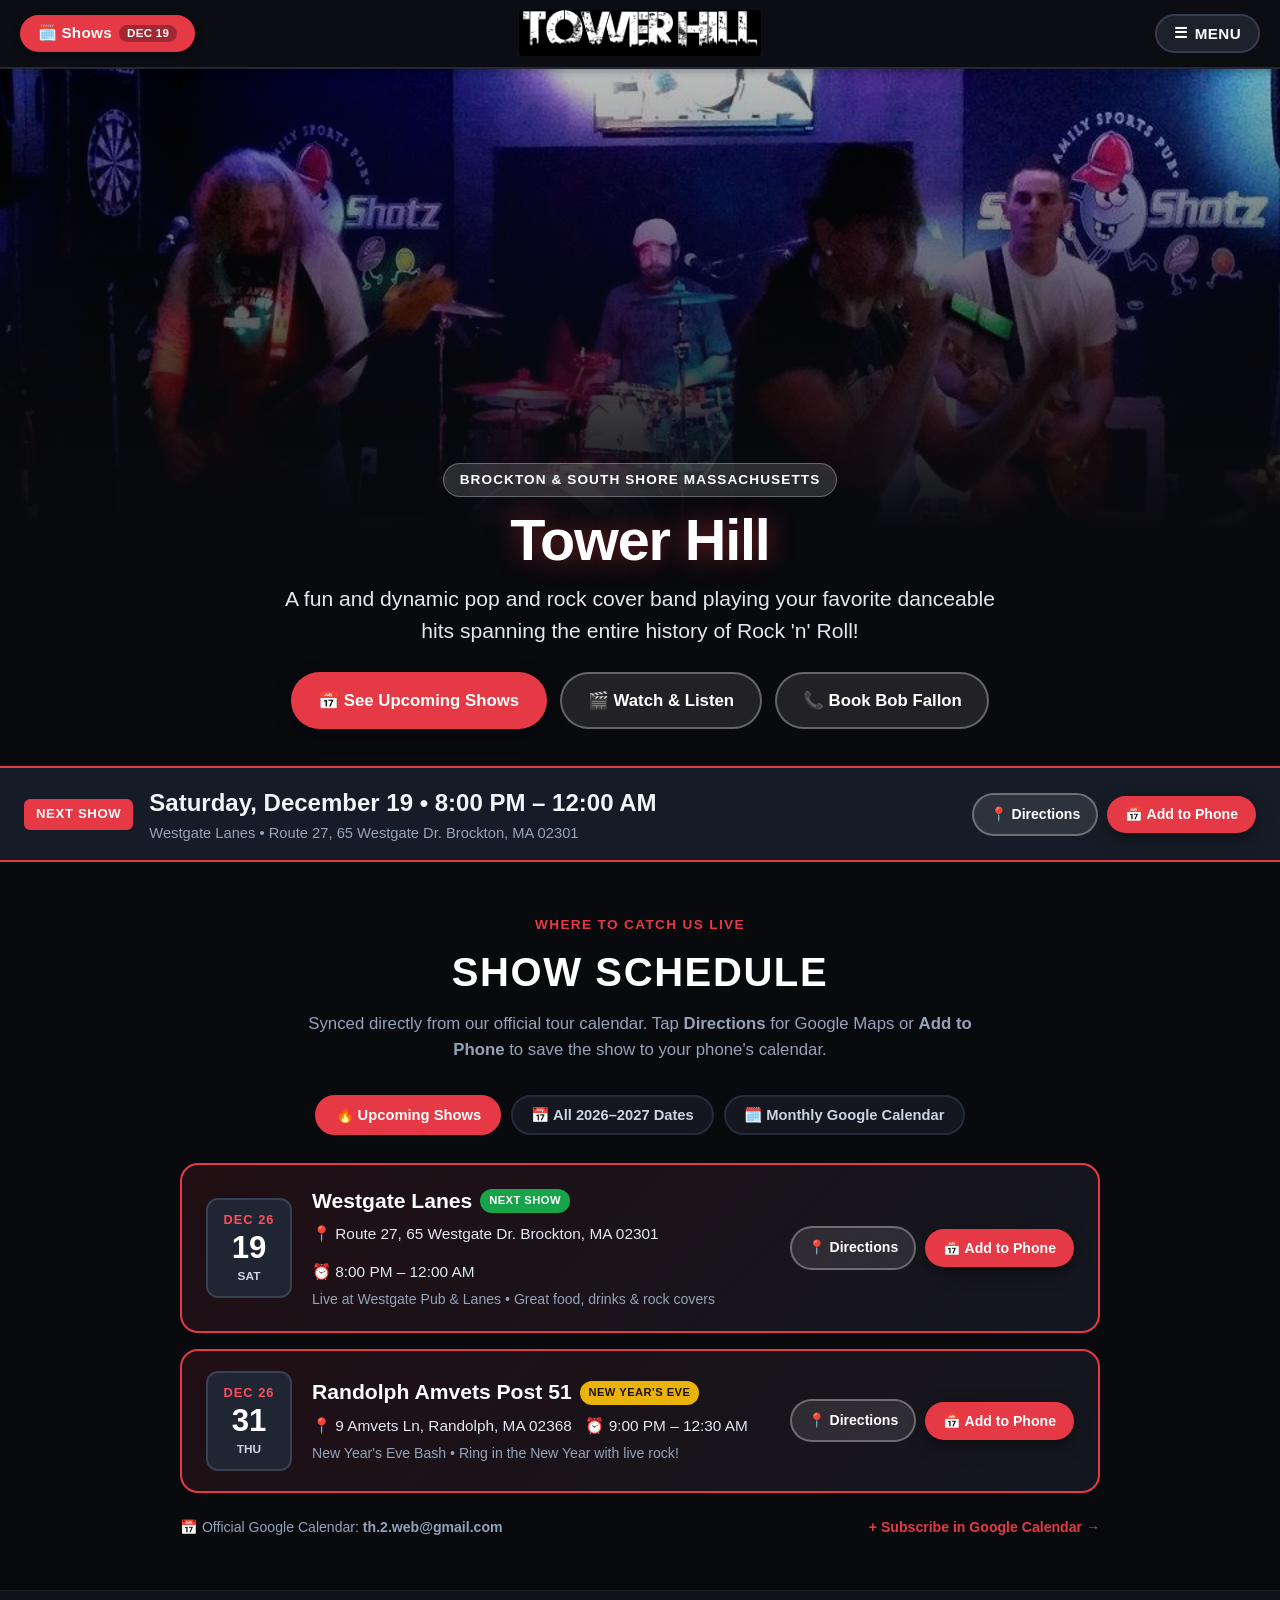
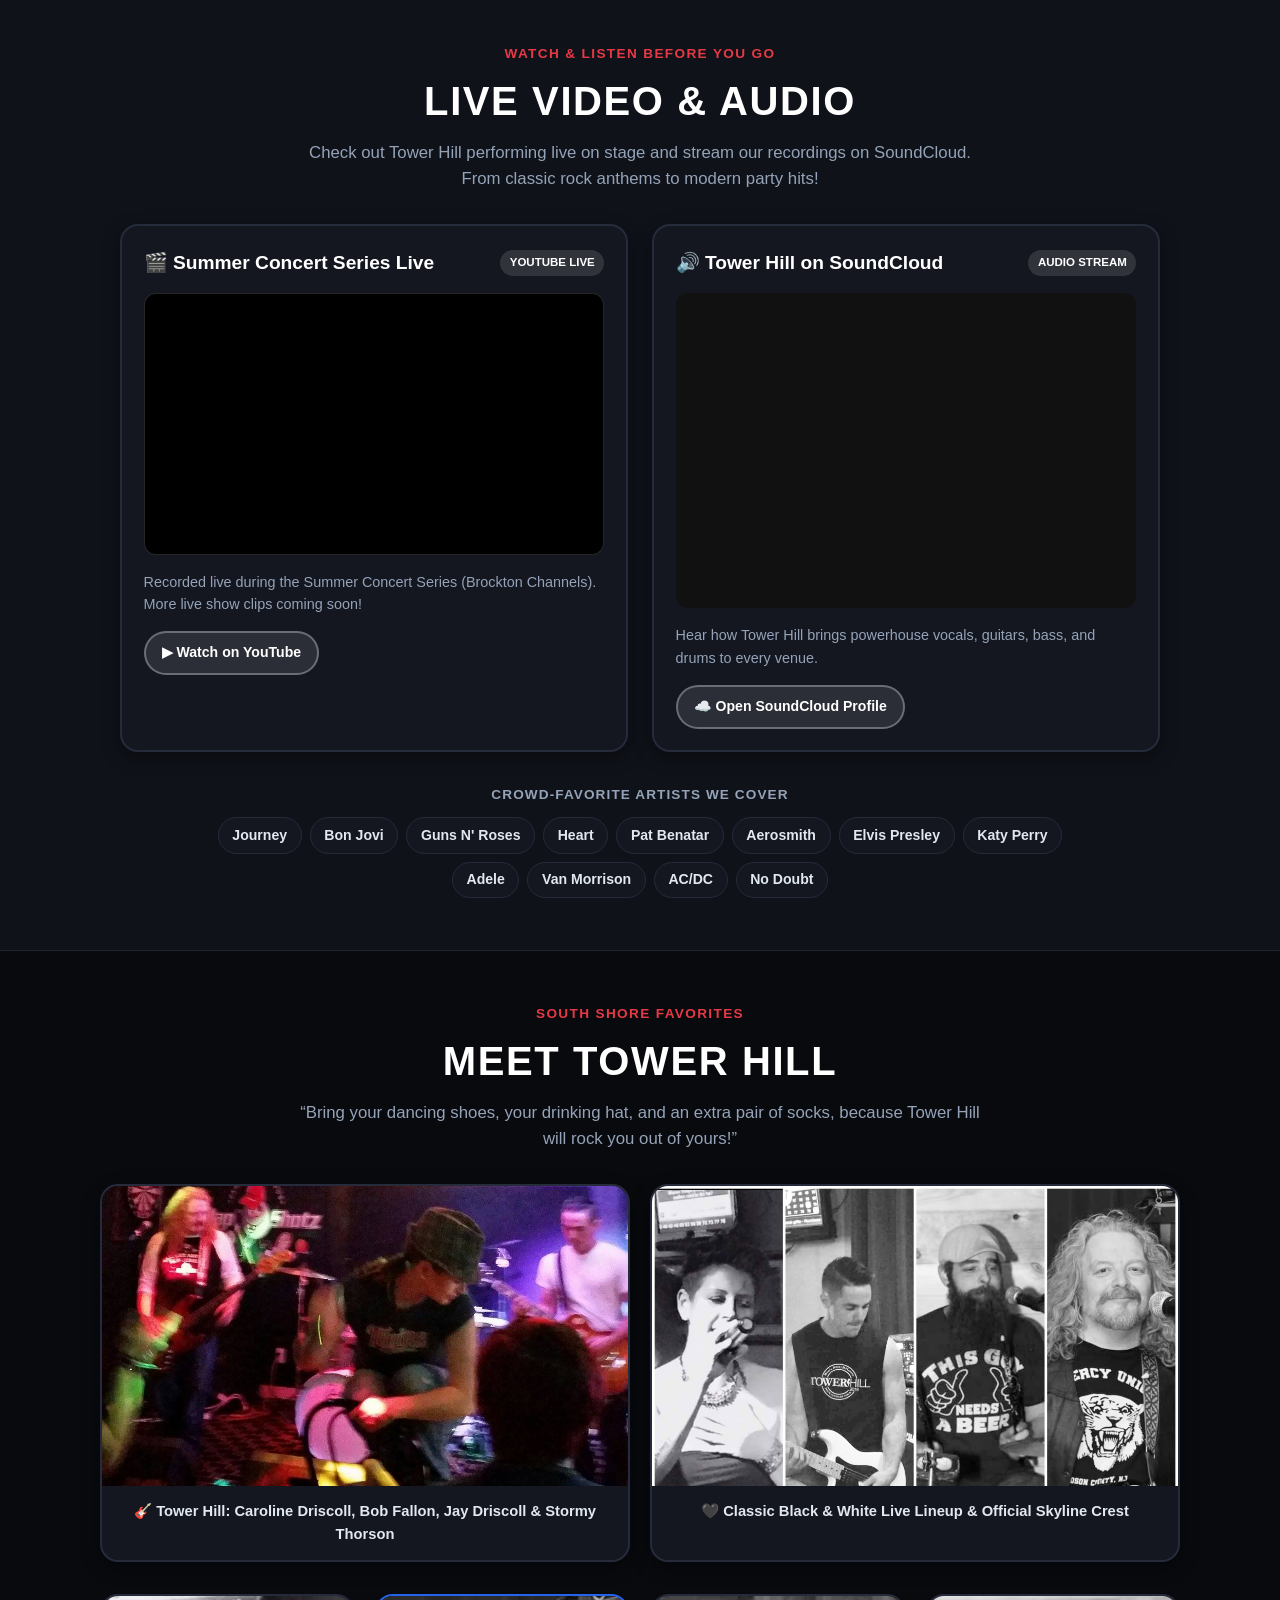
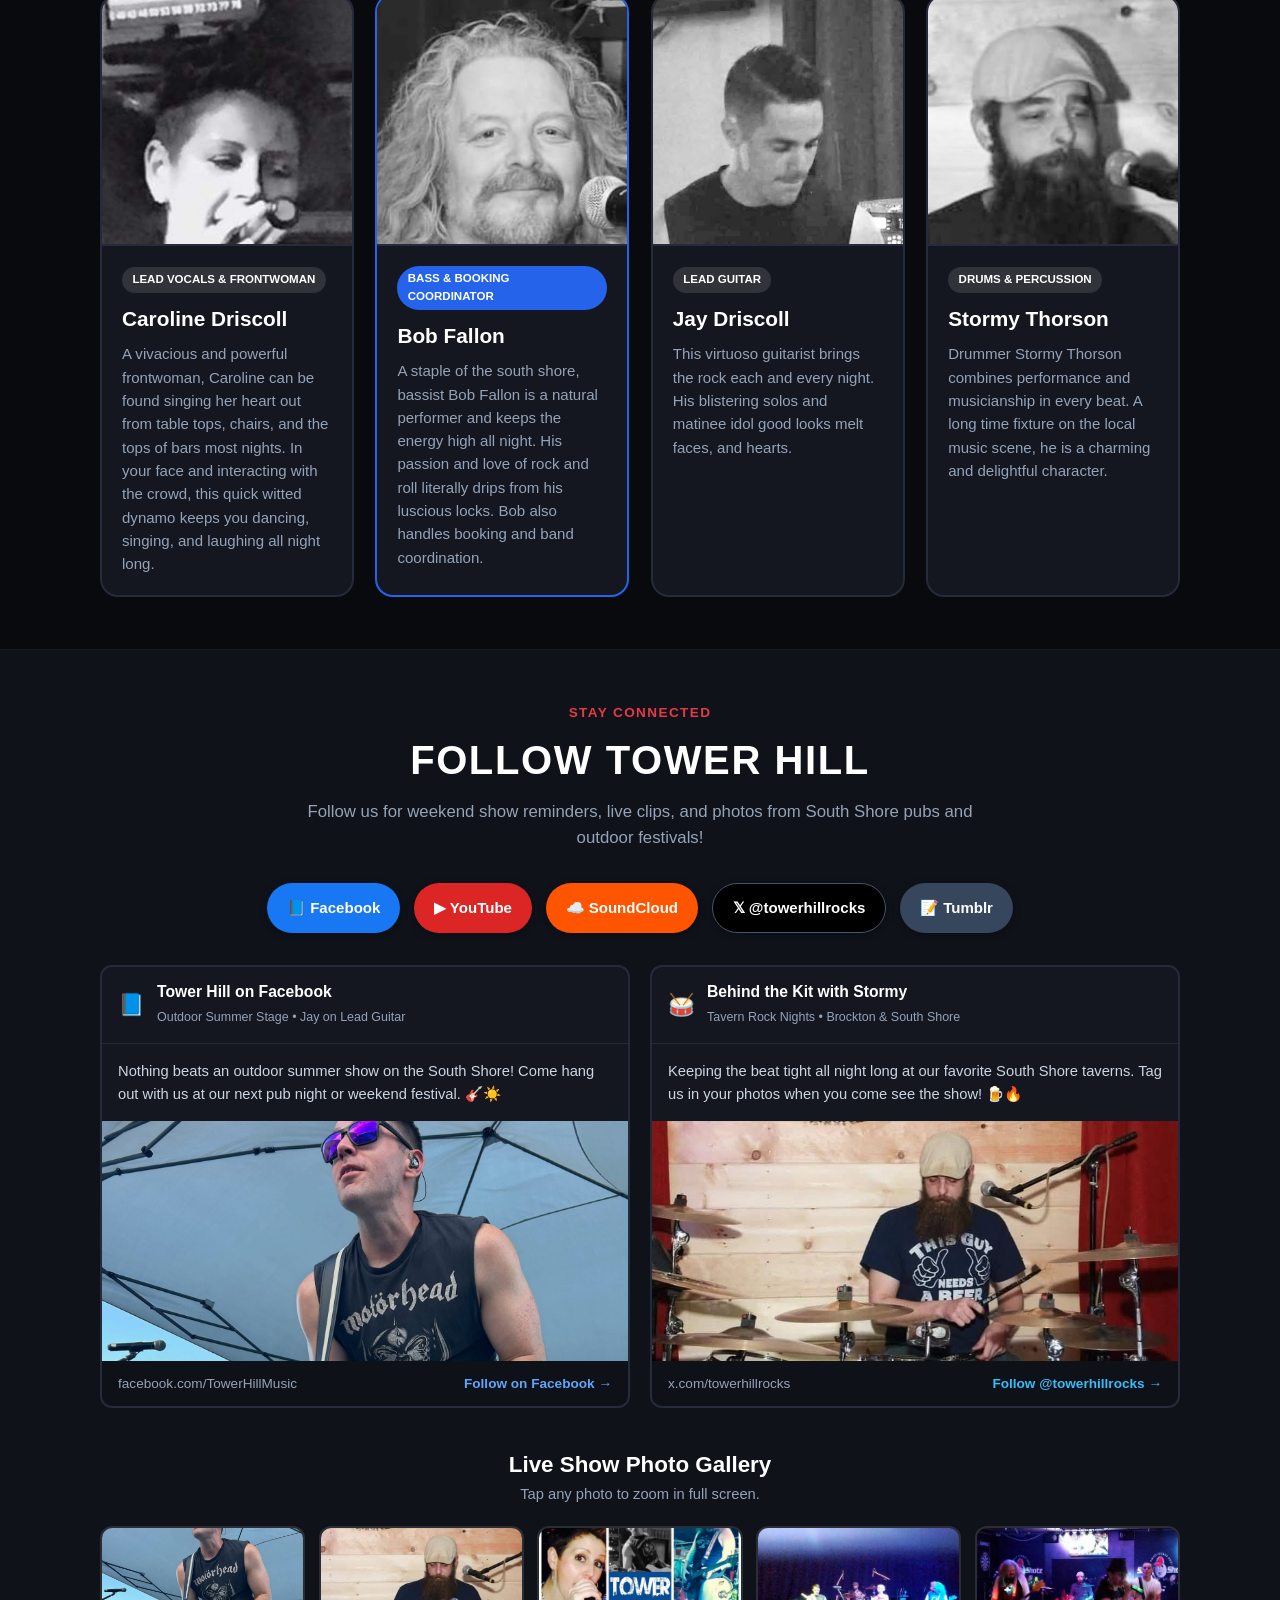
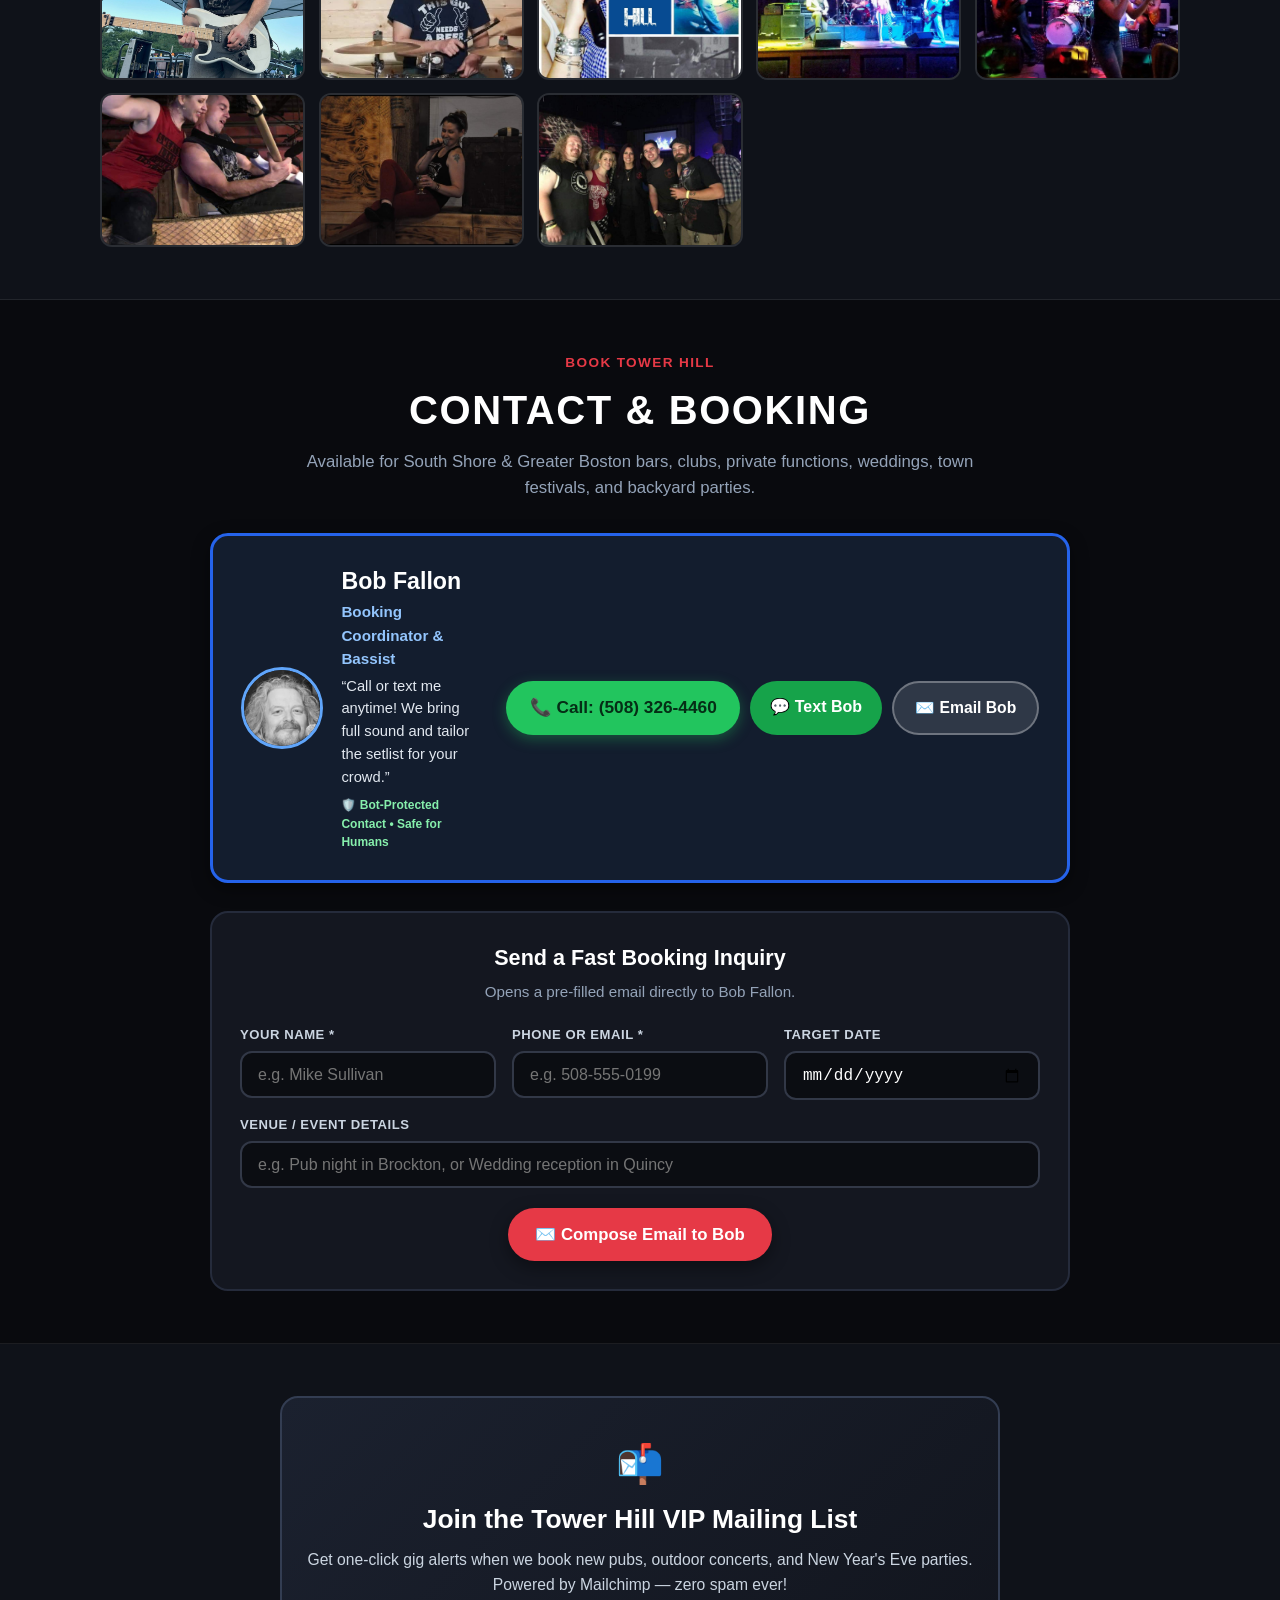
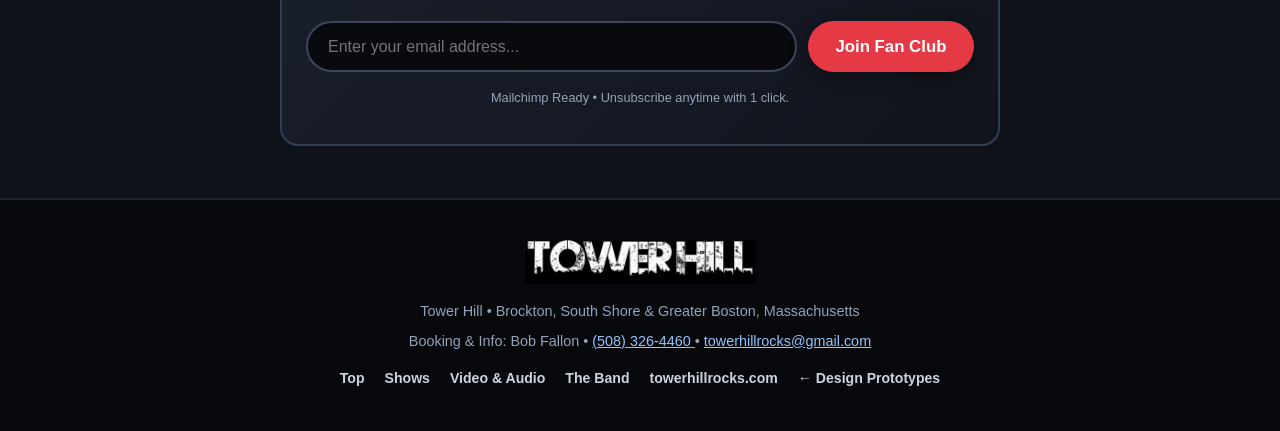
==== demov1/index.html @ 51f5a5b0 "Add demov1 standalone band site, calendar sync, anti-bot contact encoding, and UI fixes" ====
<!DOCTYPE html>
<html lang="en">
<head>
  <meta charset="UTF-8">
  <meta name="viewport" content="width=device-width, initial-scale=1.0">
  <title>Tower Hill • South Shore Rock &amp; Pop Cover Band</title>
  <meta name="description" content="Tower Hill is a high-energy South Shore &amp; Greater Boston rock and pop cover band. See upcoming shows, watch live video, listen on SoundCloud, and book Bob Fallon.">

  <link rel="stylesheet" href="styles/main.css">
  <link rel="stylesheet" href="styles/themes.css">
</head>
<body class="theme-rock-dark">
  <a href="#mainContent" class="skip-to-content">Skip to main content</a>

  <!-- ======================================================================
       TOP BAR: [Shows Left] | [B&W Logo Center] | [MENU Right]
       ====================================================================== -->
  <nav class="band-nav-bar" id="bandTopBar" aria-label="Main Navigation">
    <div class="nav-schedule-action">
      <button type="button" class="nav-schedule-btn" id="navScheduleBtn" aria-label="Jump to Upcoming Shows">
        <span>🗓️ Shows</span>
        <span class="btn-badge" id="navNextShowBadge">Upcoming</span>
      </button>
    </div>

    <a href="#home" class="nav-logo-showcase" title="Tower Hill Home">
      <img src="../assets/logo_bw_skyline.jpg" alt="Tower Hill Band Black and White Logo" class="nav-logo-img">
    </a>

    <div class="nav-menu-action">
      <button type="button" class="nav-menu-btn" id="bandMenuToggleBtn" aria-expanded="false" aria-controls="dropdownMenuOverlay" aria-label="Open Site Menu">
        <span aria-hidden="true">☰</span>
        <span>MENU</span>
      </button>
    </div>

    <!-- ====================================================================
         SOLID SLIDE-DOWN OVERLAY MENU
         ==================================================================== -->
    <div class="dropdown-menu-overlay" id="dropdownMenuOverlay" role="dialog" aria-modal="true" aria-label="Band Navigation Menu">
      <div class="overlay-inner">
        <div class="overlay-header-note">
          <span>📍 Tap any big button below to jump straight there</span>

          <div class="overlay-tools-row">
            <!-- Working Accessibility Text Size Controls -->
            <div class="menu-tool-pill" role="group" aria-label="Text Size">
              <span class="menu-tool-label">Text:</span>
              <button type="button" class="tool-mini-btn" id="fontDecreaseBtn" title="Smaller text">A-</button>
              <button type="button" class="tool-mini-btn active" id="fontNormalBtn" title="Normal text size">Normal</button>
              <button type="button" class="tool-mini-btn" id="fontIncreaseBtn" title="Larger text">A+</button>
            </div>

            <!-- Modular Theme Switcher (themes.css) -->
            <div class="menu-tool-pill" role="group" aria-label="Color Theme">
              <span class="menu-tool-label">Theme:</span>
              <button type="button" class="tool-mini-btn active" data-set-theme="theme-rock-dark">Stage Rock</button>
              <button type="button" class="tool-mini-btn" data-set-theme="theme-pub-clean">Pub</button>
              <button type="button" class="tool-mini-btn" data-set-theme="theme-gig-hub">Gig Hub</button>
              <button type="button" class="tool-mini-btn" data-set-theme="theme-monochrome-clean">B&amp;W</button>
            </div>

            <button type="button" class="overlay-close-btn" id="menuCloseBtn" aria-label="Close Menu">✕ Close</button>
          </div>
        </div>

        <div class="overlay-links-grid">
          <a href="#shows" class="overlay-link-card">
            <div class="overlay-link-icon">📅</div>
            <div class="overlay-link-text">
              <h3>Upcoming Shows</h3>
              <p id="menuNextShowDesc">Live dates around the South Shore &amp; Boston</p>
            </div>
          </a>

          <a href="#music" class="overlay-link-card">
            <div class="overlay-link-icon">🎵</div>
            <div class="overlay-link-text">
              <h3>Watch &amp; Listen</h3>
              <p>Live concert video &amp; SoundCloud tracks</p>
            </div>
          </a>

          <a href="#band" class="overlay-link-card">
            <div class="overlay-link-icon">🎸</div>
            <div class="overlay-link-text">
              <h3>Meet the Band</h3>
              <p>Caroline, Bob, Jay &amp; Stormy</p>
            </div>
          </a>

          <a href="#social" class="overlay-link-card">
            <div class="overlay-link-icon">📱</div>
            <div class="overlay-link-text">
              <h3>Social &amp; Photos</h3>
              <p>Facebook, YouTube, X, SoundCloud &amp; gallery</p>
            </div>
          </a>

          <a href="#contact" class="overlay-link-card">
            <div class="overlay-link-icon">📞</div>
            <div class="overlay-link-text">
              <h3>Book Tower Hill</h3>
              <p>Contact Bob Fallon: <span data-cf-phone="5a726f6a62737a69686c776e6e6c6a">Click to call</span></p>
            </div>
          </a>

          <a href="#newsletter" class="overlay-link-card">
            <div class="overlay-link-icon">📬</div>
            <div class="overlay-link-text">
              <h3>VIP Mailing List</h3>
              <p>Get gig alerts in your inbox</p>
            </div>
          </a>
        </div>

        <!-- Protected Direct Contact Strip for Bob Fallon -->
        <div class="overlay-quick-contact">
          <div class="quick-contact-info">
            <div class="quick-contact-icon">📞</div>
            <div class="quick-contact-text">
              <h4>Book Tower Hill for your club, wedding, or party</h4>
              <p>Bob Fallon • <span data-cf-phone="5a726f6a62737a69686c776e6e6c6a">[Protected]</span></p>
            </div>
          </div>
          <div class="quick-contact-btns">
            <a href="#contact" data-cf-tel="5a6f6a6269686c6e6e6c6a" class="quick-dial-btn">
              <span>📞 Call Bob</span>
            </a>
            <a href="#contact" data-cf-sms="5a6f6a6269686c6e6e6c6a" class="quick-text-btn">
              <span>💬 Text Bob</span>
            </a>
          </div>
        </div>
      </div>
    </div>
  </nav>

  <main class="site-main" id="mainContent">
    <!-- ====================================================================
         HERO SECTION
         ==================================================================== -->
    <section class="hero-section" id="home">
      <div class="hero-image-wrap">
        <img src="../assets/band_hero_real.jpg" alt="Tower Hill Band performing live on stage" class="hero-banner-img">
        <div class="hero-gradient-overlay"></div>
      </div>

      <div class="hero-content">
        <span class="hero-tag">Brockton &amp; South Shore Massachusetts</span>
        <h1 class="hero-title">Tower Hill</h1>
        <p class="hero-subtitle">
          A fun and dynamic pop and rock cover band playing your favorite danceable hits spanning the entire history of Rock &apos;n&apos; Roll!
        </p>
        <div class="hero-cta-group">
          <a href="#shows" class="btn-primary">
            <span>📅 See Upcoming Shows</span>
          </a>
          <a href="#music" class="btn-secondary">
            <span>🎬 Watch &amp; Listen</span>
          </a>
          <a href="#contact" class="btn-secondary">
            <span>📞 Book Bob Fallon</span>
          </a>
        </div>
      </div>
    </section>

    <!-- ====================================================================
         NEXT GIG ALERT RIBBON (Auto-populated from th.2.web@gmail.com)
         ==================================================================== -->
    <aside class="next-gig-ribbon" aria-label="Next Upcoming Performance">
      <div class="ribbon-info">
        <span class="ribbon-badge">NEXT SHOW</span>
        <div class="ribbon-details">
          <h2 id="ribbonNextShowDate">Loading next show...</h2>
          <p id="ribbonNextShowVenue">South Shore &amp; Metro Boston</p>
        </div>
      </div>
      <div class="ribbon-actions">
        <a href="#shows" id="ribbonDirectionsBtn" target="_blank" rel="noopener noreferrer" class="btn-compact btn-secondary">
          <span>📍 Directions</span>
        </a>
        <button type="button" id="ribbonAddCalBtn" class="btn-compact btn-primary">
          <span>📅 Add to Phone</span>
        </button>
      </div>
    </aside>

    <!-- ====================================================================
         SECTION 1: UPCOMING SHOWS (Clean Event Cards + Google Calendar Option)
         ==================================================================== -->
    <section class="content-section" id="shows">
      <div class="section-inner">
        <div class="section-header">
          <span class="section-subtitle-tag">Where To Catch Us Live</span>
          <h2 class="section-title">Show Schedule</h2>
          <p class="section-desc">
            Synced directly from our official tour calendar. Tap <strong>Directions</strong> for Google Maps or <strong>Add to Phone</strong> to save the show to your phone&apos;s calendar.
          </p>
        </div>

        <div class="event-filter-bar" role="tablist" aria-label="Schedule Display Options">
          <button type="button" class="event-filter-btn active" data-filter="upcoming">🔥 Upcoming Shows</button>
          <button type="button" class="event-filter-btn" data-filter="all">📅 All 2026–2027 Dates</button>
          <button type="button" class="event-filter-btn" data-filter="calendar">🗓️ Monthly Google Calendar</button>
        </div>

        <div class="events-list-container" id="eventsList">
          <!-- Populated cleanly from demov1/data/shows.json -->
        </div>

        <div class="google-calendar-wrap" id="googleCalendarWrap">
          <iframe
            id="googleCalendarIframe"
            class="google-calendar-iframe"
            title="Tower Hill Official Google Calendar"
            loading="lazy">
          </iframe>
        </div>

        <div class="calendar-subscribe-footer">
          <span>📅 Official Google Calendar: <strong>th.2.web@gmail.com</strong></span>
          <a href="https://calendar.google.com/calendar/u/0?cid=dGguMi53ZWJAZ21haWwuY29t" target="_blank" rel="noopener noreferrer" class="footer-link" style="color: var(--accent-color); font-weight: 800;">
            + Subscribe in Google Calendar →
          </a>
        </div>
      </div>
    </section>

    <!-- ====================================================================
         SECTION 2: WATCH & LISTEN (Real YouTube Live Video + SoundCloud)
         ==================================================================== -->
    <section class="content-section" id="music">
      <div class="section-inner">
        <div class="section-header">
          <span class="section-subtitle-tag">Watch &amp; Listen Before You Go</span>
          <h2 class="section-title">Live Video &amp; Audio</h2>
          <p class="section-desc">
            Check out Tower Hill performing live on stage and stream our recordings on SoundCloud. From classic rock anthems to modern party hits!
          </p>
        </div>

        <div class="media-showcase-grid">
          <!-- Authentic YouTube Live Video -->
          <article class="media-card">
            <div class="media-card-header">
              <h3>🎬 Summer Concert Series Live</h3>
              <span class="media-badge">YouTube Live</span>
            </div>
            <div class="video-responsive-16x9">
              <iframe
                src="https://www.youtube-nocookie.com/embed/_Lx13c5SbPA"
                title="Summer Concert Series - Tower Hill Live"
                allow="accelerometer; autoplay; clipboard-write; encrypted-media; gyroscope; picture-in-picture; web-share"
                referrerpolicy="strict-origin-when-cross-origin"
                allowfullscreen
                loading="lazy">
              </iframe>
            </div>
            <p style="font-size: 0.9rem; color: var(--theme-text-muted);">
              Recorded live during the Summer Concert Series (Brockton Channels). More live show clips coming soon!
            </p>
            <a href="https://www.youtube.com/watch?v=_Lx13c5SbPA" target="_blank" rel="noopener noreferrer" class="btn-compact btn-secondary" style="align-self: flex-start;">
              ▶ Watch on YouTube
            </a>
          </article>

          <!-- Official SoundCloud Player -->
          <article class="media-card">
            <div class="media-card-header">
              <h3>🔊 Tower Hill on SoundCloud</h3>
              <span class="media-badge">Audio Stream</span>
            </div>
            <iframe
              class="soundcloud-frame"
              title="Tower Hill SoundCloud Player"
              scrolling="no"
              allow="autoplay"
              loading="lazy"
              src="https://w.soundcloud.com/player/?url=https%3A//soundcloud.com/tower-hill&color=%23e63946&auto_play=false&hide_related=false&show_comments=false&show_user=true&show_reposts=false&show_teaser=true">
            </iframe>
            <p style="font-size: 0.9rem; color: var(--theme-text-muted);">
              Hear how Tower Hill brings powerhouse vocals, guitars, bass, and drums to every venue.
            </p>
            <a href="https://soundcloud.com/tower-hill" target="_blank" rel="noopener noreferrer" class="btn-compact btn-secondary" style="align-self: flex-start;">
              ☁️ Open SoundCloud Profile
            </a>
          </article>
        </div>

        <div class="repertoire-pills">
          <div class="repertoire-label">Crowd-Favorite Artists We Cover</div>
          <div class="song-tags-wrap">
            <span class="song-tag">Journey</span>
            <span class="song-tag">Bon Jovi</span>
            <span class="song-tag">Guns N&apos; Roses</span>
            <span class="song-tag">Heart</span>
            <span class="song-tag">Pat Benatar</span>
            <span class="song-tag">Aerosmith</span>
            <span class="song-tag">Elvis Presley</span>
            <span class="song-tag">Katy Perry</span>
            <span class="song-tag">Adele</span>
            <span class="song-tag">Van Morrison</span>
            <span class="song-tag">AC/DC</span>
            <span class="song-tag">No Doubt</span>
          </div>
        </div>
      </div>
    </section>

    <!-- ====================================================================
         SECTION 3: MEET THE BAND (Verified Member Bios + Real Photos)
         ==================================================================== -->
    <section class="content-section" id="band">
      <div class="section-inner">
        <div class="section-header">
          <span class="section-subtitle-tag">South Shore Favorites</span>
          <h2 class="section-title">Meet Tower Hill</h2>
          <p class="section-desc">
            &ldquo;Bring your dancing shoes, your drinking hat, and an extra pair of socks, because Tower Hill will rock you out of yours!&rdquo;
          </p>
        </div>

        <div class="band-feature-photos">
          <figure class="band-group-feature">
            <img src="../assets/band_info_real.jpg" alt="Tower Hill band lineup on stage" class="band-group-img">
            <figcaption class="band-group-caption">
              🎸 Tower Hill: Caroline Driscoll, Bob Fallon, Jay Driscoll &amp; Stormy Thorson
            </figcaption>
          </figure>
          <figure class="band-group-feature">
            <img src="../assets/fb_photo_1.jpg" alt="Tower Hill black and white band collage with skyline logo" class="band-group-img" style="object-position: center top;">
            <figcaption class="band-group-caption">
              🖤 Classic Black &amp; White Live Lineup &amp; Official Skyline Crest
            </figcaption>
          </figure>
        </div>

        <div class="band-roster-grid">
          <article class="member-card">
            <div class="member-portrait-wrap">
              <img src="../assets/headshot_caroline.jpg" alt="Caroline Driscoll Lead Vocals" class="member-portrait-img">
            </div>
            <div class="member-body">
              <span class="member-instrument-badge">Lead Vocals &amp; Frontwoman</span>
              <h3 class="member-name">Caroline Driscoll</h3>
              <p class="member-bio">
                A vivacious and powerful frontwoman, Caroline can be found singing her heart out from table tops, chairs, and the tops of bars most nights. In your face and interacting with the crowd, this quick witted dynamo keeps you dancing, singing, and laughing all night long.
              </p>
            </div>
          </article>

          <article class="member-card bob-highlight">
            <div class="member-portrait-wrap">
              <img src="../assets/headshot_bob.jpg" alt="Bob Fallon Bass and Booking" class="member-portrait-img">
            </div>
            <div class="member-body">
              <span class="member-instrument-badge" style="background: #2563eb;">Bass &amp; Booking Coordinator</span>
              <h3 class="member-name">Bob Fallon</h3>
              <p class="member-bio">
                A staple of the south shore, bassist Bob Fallon is a natural performer and keeps the energy high all night. His passion and love of rock and roll literally drips from his luscious locks. Bob also handles booking and band coordination.
              </p>
            </div>
          </article>

          <article class="member-card">
            <div class="member-portrait-wrap">
              <img src="../assets/headshot_jay.jpg" alt="Jay Driscoll Lead Guitar" class="member-portrait-img">
            </div>
            <div class="member-body">
              <span class="member-instrument-badge">Lead Guitar</span>
              <h3 class="member-name">Jay Driscoll</h3>
              <p class="member-bio">
                This virtuoso guitarist brings the rock each and every night. His blistering solos and matinee idol good looks melt faces, and hearts.
              </p>
            </div>
          </article>

          <article class="member-card">
            <div class="member-portrait-wrap">
              <img src="../assets/headshot_stormy.jpg" alt="Stormy Thorson Drums" class="member-portrait-img">
            </div>
            <div class="member-body">
              <span class="member-instrument-badge">Drums &amp; Percussion</span>
              <h3 class="member-name">Stormy Thorson</h3>
              <p class="member-bio">
                Drummer Stormy Thorson combines performance and musicianship in every beat. A long time fixture on the local music scene, he is a charming and delightful character.
              </p>
            </div>
          </article>
        </div>
      </div>
    </section>

    <!-- ====================================================================
         SECTION 4: SOCIAL HUB & LIVE PHOTO GALLERY
         ==================================================================== -->
    <section class="content-section" id="social">
      <div class="section-inner">
        <div class="section-header">
          <span class="section-subtitle-tag">Stay Connected</span>
          <h2 class="section-title">Follow Tower Hill</h2>
          <p class="section-desc">
            Follow us for weekend show reminders, live clips, and photos from South Shore pubs and outdoor festivals!
          </p>
        </div>

        <div class="social-platforms-row">
          <a href="https://www.facebook.com/TowerHillMusic" target="_blank" rel="noopener noreferrer" class="social-button btn-facebook">
            <span>📘 Facebook</span>
          </a>
          <a href="https://www.youtube.com/watch?v=_Lx13c5SbPA" target="_blank" rel="noopener noreferrer" class="social-button btn-youtube">
            <span>▶ YouTube</span>
          </a>
          <a href="https://soundcloud.com/tower-hill" target="_blank" rel="noopener noreferrer" class="social-button btn-soundcloud">
            <span>☁️ SoundCloud</span>
          </a>
          <a href="https://x.com/towerhillrocks" target="_blank" rel="noopener noreferrer" class="social-button btn-x">
            <span>𝕏 @towerhillrocks</span>
          </a>
          <a href="https://towerhillrocks.tumblr.com/" target="_blank" rel="noopener noreferrer" class="social-button btn-tumblr">
            <span>📝 Tumblr</span>
          </a>
        </div>

        <div class="social-embeds-grid">
          <article class="embed-post-card">
            <div class="embed-post-header">
              <span aria-hidden="true" style="font-size: 1.35rem;">📘</span>
              <div class="embed-post-author">
                <h4>Tower Hill on Facebook</h4>
                <span>Outdoor Summer Stage • Jay on Lead Guitar</span>
              </div>
            </div>
            <div class="embed-post-content">
              <p>
                Nothing beats an outdoor summer show on the South Shore! Come hang out with us at our next pub night or weekend festival. 🎸☀️
              </p>
            </div>
            <img src="../assets/fb_photo_2.jpg" alt="Jay Driscoll playing white Stratocaster live outdoors" class="embed-post-media">
            <div class="embed-post-footer">
              <span>facebook.com/TowerHillMusic</span>
              <a href="https://www.facebook.com/TowerHillMusic" target="_blank" rel="noopener noreferrer" style="color: #60a5fa; font-weight: 700; text-decoration: none;">Follow on Facebook →</a>
            </div>
          </article>

          <article class="embed-post-card">
            <div class="embed-post-header">
              <span aria-hidden="true" style="font-size: 1.35rem;">🥁</span>
              <div class="embed-post-author">
                <h4>Behind the Kit with Stormy</h4>
                <span>Tavern Rock Nights • Brockton &amp; South Shore</span>
              </div>
            </div>
            <div class="embed-post-content">
              <p>
                Keeping the beat tight all night long at our favorite South Shore taverns. Tag us in your photos when you come see the show! 🍺🔥
              </p>
            </div>
            <img src="../assets/fb_photo_3.jpg" alt="Stormy Thorson playing drums on stage" class="embed-post-media">
            <div class="embed-post-footer">
              <span>x.com/towerhillrocks</span>
              <a href="https://x.com/towerhillrocks" target="_blank" rel="noopener noreferrer" style="color: #38bdf8; font-weight: 700; text-decoration: none;">Follow @towerhillrocks →</a>
            </div>
          </article>
        </div>

        <div class="section-header" style="margin-top: 2.5rem; margin-bottom: 1.25rem;" id="gallery">
          <h3 style="font-size: 1.4rem; color: #ffffff;">Live Show Photo Gallery</h3>
          <p style="color: var(--theme-text-muted); font-size: 0.92rem;">Tap any photo to zoom in full screen.</p>
        </div>

        <div class="photo-gallery-grid">
          <div class="gallery-thumbnail"><img src="../assets/fb_photo_2.jpg" alt="Tower Hill Outdoor Live Guitar Solo"></div>
          <div class="gallery-thumbnail"><img src="../assets/fb_photo_3.jpg" alt="Stormy Thorson Live Behind the Drums"></div>
          <div class="gallery-thumbnail"><img src="../assets/gallery_1.jpg" alt="Tower Hill Live Stage &amp; Crowd"></div>
          <div class="gallery-thumbnail"><img src="../assets/gallery_2.jpg" alt="Tower Hill Pub Show Performance"></div>
          <div class="gallery-thumbnail"><img src="../assets/gallery_3.jpg" alt="Caroline &amp; Band Live in Action"></div>
          <div class="gallery-thumbnail"><img src="../assets/gallery_4.jpg" alt="South Shore Rock Crowd"></div>
          <div class="gallery-thumbnail"><img src="../assets/gallery_5.jpg" alt="Tower Hill Full Stage Lights"></div>
          <div class="gallery-thumbnail"><img src="../assets/gallery_6.jpg" alt="Live Band Candid Shot"></div>
        </div>
      </div>
    </section>

    <!-- ====================================================================
         SECTION 5: CONTACT & BOOKING (Cloudflare-Style Anti-Bot Protected)
         ==================================================================== -->
    <section class="content-section" id="contact">
      <div class="section-inner">
        <div class="section-header">
          <span class="section-subtitle-tag">Book Tower Hill</span>
          <h2 class="section-title">Contact &amp; Booking</h2>
          <p class="section-desc">
            Available for South Shore &amp; Greater Boston bars, clubs, private functions, weddings, town festivals, and backyard parties.
          </p>
        </div>

        <div class="booking-section-wrap">
          <div class="bob-contact-card">
            <div class="bob-card-left">
              <img src="../assets/headshot_bob.jpg" alt="Bob Fallon Booking Coordinator" class="bob-avatar-photo">
              <div class="bob-details">
                <h3>Bob Fallon</h3>
                <p class="bob-role">Booking Coordinator &amp; Bassist</p>
                <p class="bob-quote">
                  &ldquo;Call or text me anytime! We bring full sound and tailor the setlist for your crowd.&rdquo;
                </p>
                <div class="bot-shield-badge">
                  <span>🛡️ Bot-Protected Contact • Safe for Humans</span>
                </div>
              </div>
            </div>

            <div class="bob-direct-actions">
              <a href="#contact" data-cf-tel="5a6f6a6269686c6e6e6c6a" class="btn-bob-call">
                <span>📞 Call: <span data-cf-phone="5a726f6a62737a69686c776e6e6c6a">Enable JS</span></span>
              </a>
              <a href="#contact" data-cf-sms="5a6f6a6269686c6e6e6c6a" class="btn-bob-sms">
                <span>💬 Text Bob</span>
              </a>
              <a href="#contact" data-cf-email="5a2e352d3f283233363628353931291a3d373b333674393537" class="btn-bob-email">
                <span>✉️ Email Bob</span>
              </a>
            </div>
            <noscript>
              <p style="width: 100%; text-align: center; color: #fde68a; font-size: 0.9rem;">
                Please enable JavaScript to reveal Bob Fallon&apos;s protected phone number and booking email address.
              </p>
            </noscript>
          </div>

          <div class="booking-form-box">
            <h3 class="booking-form-title">Send a Fast Booking Inquiry</h3>
            <p class="booking-form-sub">Opens a pre-filled email directly to Bob Fallon.</p>

            <form id="quickBookingForm">
              <div class="simple-form-grid">
                <div class="form-field">
                  <label for="clientName">Your Name *</label>
                  <input type="text" id="clientName" class="form-input" placeholder="e.g. Mike Sullivan" required>
                </div>
                <div class="form-field">
                  <label for="clientContact">Phone or Email *</label>
                  <input type="text" id="clientContact" class="form-input" placeholder="e.g. 508-555-0199" required>
                </div>
                <div class="form-field">
                  <label for="eventDate">Target Date</label>
                  <input type="date" id="eventDate" class="form-input">
                </div>
              </div>

              <div class="form-field" style="margin-top: 0.9rem;">
                <label for="eventDetails">Venue / Event Details</label>
                <input type="text" id="eventDetails" class="form-input" placeholder="e.g. Pub night in Brockton, or Wedding reception in Quincy">
              </div>

              <div class="form-submit-row">
                <button type="submit" class="btn-primary">
                  <span>✉️ Compose Email to Bob</span>
                </button>
              </div>

              <div class="form-success-alert" id="bookingSuccessAlert"></div>
            </form>
          </div>
        </div>
      </div>
    </section>

    <!-- ====================================================================
         SECTION 6: MAILCHIMP VIP FAN CLUB / GIG ALERTS
         ==================================================================== -->
    <section class="content-section" id="newsletter">
      <div class="section-inner">
        <div class="newsletter-card">
          <div class="newsletter-icon">📬</div>
          <h2 class="newsletter-title">Join the Tower Hill VIP Mailing List</h2>
          <p class="newsletter-sub">
            Get one-click gig alerts when we book new pubs, outdoor concerts, and New Year&apos;s Eve parties. Powered by Mailchimp — zero spam ever!
          </p>

          <form id="newsletterForm" class="newsletter-form" novalidate>
            <input
              type="email"
              name="EMAIL"
              id="mce-EMAIL"
              class="newsletter-input"
              placeholder="Enter your email address..."
              required
              aria-label="Email address for Mailchimp gig alerts">
            <button type="submit" class="btn-primary">
              <span>Join Fan Club</span>
            </button>
          </form>

          <div class="newsletter-feedback" id="newsletterFeedback"></div>
          <p class="mailchimp-note">
            Mailchimp Ready • Unsubscribe anytime with 1 click.
          </p>
        </div>
      </div>
    </section>
  </main>

  <!-- ======================================================================
       FOOTER
       ====================================================================== -->
  <footer class="band-site-footer">
    <img src="../assets/logo_bw_skyline.jpg" alt="Tower Hill Band Logo" class="footer-logo">
    <p class="footer-text">
      Tower Hill • Brockton, South Shore &amp; Greater Boston, Massachusetts
    </p>
    <p class="footer-text">
      Booking &amp; Info: Bob Fallon •
      <a href="#contact" data-cf-tel="5a6f6a6269686c6e6e6c6a" style="color: #93c5fd;">
        <span data-cf-phone="5a726f6a62737a69686c776e6e6c6a">Call Bob</span>
      </a> •
      <a href="#contact" data-cf-email="5a2e352d3f283233363628353931291a3d373b333674393537" data-cf-show-text style="color: #93c5fd;">
        Email Bob
      </a>
    </p>
    <div class="footer-links">
      <a href="#home" class="footer-link">Top</a>
      <a href="#shows" class="footer-link">Shows</a>
      <a href="#music" class="footer-link">Video &amp; Audio</a>
      <a href="#band" class="footer-link">The Band</a>
      <a href="https://www.towerhillrocks.com/" target="_blank" rel="noopener noreferrer" class="footer-link">towerhillrocks.com</a>
      <a href="../index.html" class="footer-link">← Design Prototypes</a>
    </div>
  </footer>

  <!-- ======================================================================
       MOBILE STICKY BOTTOM ACTION BAR (iPhone / Pixel / Samsung)
       ====================================================================== -->
  <div class="mobile-sticky-bottom-bar" id="mobileStickyBar">
    <div class="bottom-actions-row">
      <a href="#contact" data-cf-tel="5a6f6a6269686c6e6e6c6a" class="bottom-action-btn bottom-call-btn">
        <span>📞 Call</span>
      </a>
      <a href="#contact" data-cf-sms="5a6f6a6269686c6e6e6c6a" class="bottom-action-btn bottom-sms-btn">
        <span>💬 Text</span>
      </a>
      <a href="#shows" class="bottom-action-btn bottom-shows-btn">
        <span>📅 Shows</span>
      </a>
      <a href="#music" class="bottom-action-btn bottom-listen-btn">
        <span>🎵 Listen</span>
      </a>
    </div>
  </div>

  <!-- Fullscreen Gallery Lightbox -->
  <div id="galleryLightbox" class="gallery-lightbox-backdrop" role="dialog" aria-modal="true" aria-label="Enlarged Photo">
    <div class="gallery-lightbox-content">
      <button type="button" id="lightboxCloseBtn" class="lightbox-close-btn" aria-label="Close photo">✕</button>
      <img src="" alt="Enlarged Tower Hill Photo" id="lightboxImg" class="lightbox-img">
      <p id="lightboxCaption" class="lightbox-caption"></p>
    </div>
  </div>

  <script src="scripts/app.js"></script>
</body>
</html>
---- demov1/styles/main.css ----
/* ==========================================================================
   Tower Hill Band Website (demov1) - Main Stylesheet
   ========================================================================== */

:root {
  --font-main: -apple-system, BlinkMacSystemFont, "Segoe UI", Roboto, Helvetica, Arial, sans-serif;
  --font-heading: -apple-system, BlinkMacSystemFont, "Segoe UI", Roboto, "Helvetica Neue", Arial, sans-serif;

  /* Accessibility Text Scale */
  --text-scale: 1;

  --space-xs: 0.5rem;
  --space-sm: 0.75rem;
  --space-md: 1.25rem;
  --space-lg: 2rem;
  --space-xl: 3rem;

  --radius-sm: 6px;
  --radius-md: 12px;
  --radius-lg: 18px;
  --radius-pill: 9999px;

  --shadow-sm: 0 2px 8px rgba(0, 0, 0, 0.3);
  --shadow-md: 0 6px 18px rgba(0, 0, 0, 0.4);
  --shadow-lg: 0 14px 36px rgba(0, 0, 0, 0.55);
}

*, *::before, *::after {
  box-sizing: border-box;
  margin: 0;
  padding: 0;
}

html {
  font-size: calc(16px * var(--text-scale, 1));
  scroll-behavior: smooth;
}

body {
  font-family: var(--font-main);
  font-size: 1rem;
  line-height: 1.55;
  background-color: var(--theme-bg, #090a0e);
  color: var(--theme-text, #f1f5f9);
  -webkit-font-smoothing: antialiased;
  min-height: 100vh;
  overflow-x: hidden;
}

img {
  max-width: 100%;
}

/* Skip Link for Accessibility */
.skip-to-content {
  position: absolute;
  left: -9999px;
  top: 0;
  background: var(--accent-color, #e63946);
  color: #fff;
  padding: 0.75rem 1.25rem;
  font-weight: 800;
  z-index: 10000;
}
.skip-to-content:focus {
  left: 0.75rem;
  top: 0.75rem;
  border-radius: var(--radius-sm);
}

/* ==========================================================================
   TOP NAVIGATION BAR (Shows Left | B&W Logo Center | Menu Right)
   ========================================================================== */
.band-nav-bar {
  position: sticky;
  top: 0;
  z-index: 900;
  display: grid;
  grid-template-columns: 1fr auto 1fr;
  align-items: center;
  gap: 0.75rem;
  padding: 0.65rem 1.25rem;
  background-color: var(--nav-bg, #0b0d12);
  border-bottom: 2px solid var(--nav-border, #232836);
  box-shadow: var(--shadow-sm);
}

.nav-schedule-action {
  display: flex;
  align-items: center;
  justify-content: flex-start;
}

.nav-schedule-btn {
  background: var(--accent-color, #e63946);
  color: var(--accent-contrast, #ffffff);
  border: none;
  font-size: 0.95rem;
  font-weight: 800;
  letter-spacing: 0.02em;
  padding: 0.6rem 1.1rem;
  border-radius: var(--radius-pill);
  cursor: pointer;
  display: inline-flex;
  align-items: center;
  gap: 0.45rem;
  box-shadow: 0 3px 10px rgba(0, 0, 0, 0.35);
  transition: transform 0.2s ease, filter 0.2s ease;
  white-space: nowrap;
}

.nav-schedule-btn:hover {
  transform: translateY(-1px);
  filter: brightness(1.08);
}

.nav-schedule-btn .btn-badge {
  background: rgba(0, 0, 0, 0.3);
  color: #ffffff;
  padding: 0.15rem 0.5rem;
  border-radius: var(--radius-pill);
  font-size: 0.72rem;
  text-transform: uppercase;
  font-weight: 800;
}

.nav-logo-showcase {
  display: flex;
  align-items: center;
  justify-content: center;
  cursor: pointer;
  text-decoration: none;
}

.nav-logo-img {
  max-height: 46px;
  width: auto;
  object-fit: contain;
  display: block;
  border-radius: 4px;
  filter: contrast(1.15);
  transition: transform 0.2s ease;
}

.nav-logo-showcase:hover .nav-logo-img {
  transform: scale(1.03);
}

.nav-menu-action {
  display: flex;
  align-items: center;
  justify-content: flex-end;
}

.nav-menu-btn {
  background: var(--menu-btn-bg, #1c212c);
  color: var(--menu-btn-color, #ffffff);
  border: 2px solid var(--menu-btn-border, #333c50);
  font-size: 0.95rem;
  font-weight: 800;
  letter-spacing: 0.03em;
  padding: 0.55rem 1.05rem;
  border-radius: var(--radius-pill);
  cursor: pointer;
  display: inline-flex;
  align-items: center;
  gap: 0.45rem;
  transition: all 0.2s ease;
  white-space: nowrap;
}

.nav-menu-btn:hover {
  background: var(--menu-btn-hover-bg, #293040);
  border-color: #64748b;
}

.nav-menu-btn.active {
  background: #ffffff;
  color: #000000;
  border-color: #ffffff;
}

/* ==========================================================================
   SLIDE-DOWN / OVERLAY MENU (100% Solid Opaque, Tech-Illiterate Friendly)
   ========================================================================== */
.dropdown-menu-overlay {
  position: absolute;
  top: 100%;
  left: 0;
  right: 0;
  background-color: var(--dropdown-bg, #11141c) !important;
  background-image: none !important;
  backdrop-filter: none !important;
  -webkit-backdrop-filter: none !important;
  border-top: 1px solid rgba(255, 255, 255, 0.12);
  border-bottom: 4px solid var(--accent-color, #e63946);
  box-shadow: 0 24px 50px rgba(0, 0, 0, 0.95);
  z-index: 9999;
  padding: 1.25rem 1.5rem 2rem 1.5rem;
  max-height: calc(100vh - 64px);
  overflow-y: auto;
  display: none;
}

.dropdown-menu-overlay.is-open {
  display: block;
}

.overlay-inner {
  max-width: 1120px;
  margin: 0 auto;
}

.overlay-header-note {
  display: flex;
  flex-wrap: wrap;
  align-items: center;
  justify-content: space-between;
  gap: 0.75rem;
  margin-bottom: 1.15rem;
  padding-bottom: 0.75rem;
  border-bottom: 1px solid rgba(255, 255, 255, 0.12);
  color: #cbd5e1;
  font-size: 0.9rem;
  font-weight: 600;
}

.overlay-tools-row {
  display: flex;
  flex-wrap: wrap;
  align-items: center;
  gap: 0.75rem;
}

/* Font Scaler & Theme Switcher inside Menu */
.menu-tool-pill {
  display: inline-flex;
  align-items: center;
  gap: 0.3rem;
  background: #1a202e;
  border: 1px solid #334155;
  border-radius: var(--radius-pill);
  padding: 3px 6px;
}

.menu-tool-label {
  font-size: 0.72rem;
  text-transform: uppercase;
  color: #94a3b8;
  font-weight: 800;
  padding: 0 0.35rem;
}

.tool-mini-btn {
  background: transparent;
  border: none;
  color: #e2e8f0;
  font-size: 0.8rem;
  font-weight: 800;
  padding: 0.3rem 0.6rem;
  border-radius: var(--radius-pill);
  cursor: pointer;
  transition: background 0.15s ease;
}

.tool-mini-btn:hover {
  background: #2c3548;
  color: #ffffff;
}

.tool-mini-btn.active {
  background: var(--accent-color, #e63946);
  color: var(--accent-contrast, #ffffff);
}

.overlay-close-btn {
  background: rgba(255, 255, 255, 0.12);
  border: 1px solid rgba(255, 255, 255, 0.25);
  color: #ffffff;
  font-weight: 800;
  font-size: 0.9rem;
  padding: 0.45rem 0.95rem;
  border-radius: var(--radius-pill);
  cursor: pointer;
}

.overlay-close-btn:hover {
  background: rgba(255, 255, 255, 0.22);
}

.overlay-links-grid {
  display: grid;
  grid-template-columns: repeat(auto-fit, minmax(250px, 1fr));
  gap: 0.85rem;
  margin-bottom: 1.25rem;
}

.overlay-link-card {
  background-color: var(--card-bg, #181c26);
  border: 2px solid var(--card-border, #2d3548);
  border-radius: var(--radius-md);
  padding: 1rem 1.15rem;
  color: #ffffff;
  text-decoration: none;
  display: flex;
  align-items: center;
  gap: 0.9rem;
  cursor: pointer;
  transition: border-color 0.2s ease, transform 0.2s ease;
}

.overlay-link-card:hover {
  border-color: var(--accent-color, #e63946);
  background-color: var(--card-hover-bg, #202634);
  transform: translateY(-2px);
}

.overlay-link-icon {
  font-size: 1.65rem;
  width: 44px;
  height: 44px;
  background: rgba(255, 255, 255, 0.08);
  border-radius: var(--radius-sm);
  display: flex;
  align-items: center;
  justify-content: center;
  flex-shrink: 0;
}

.overlay-link-text h3 {
  font-size: 1.08rem;
  font-weight: 800;
  color: #ffffff;
  margin-bottom: 0.1rem;
}

.overlay-link-text p {
  font-size: 0.84rem;
  color: var(--theme-text-muted, #94a3b8);
}

.overlay-quick-contact {
  background: linear-gradient(135deg, #163325 0%, #0e2017 100%);
  border: 2px solid #22c55e;
  border-radius: var(--radius-md);
  padding: 1rem 1.25rem;
  display: flex;
  flex-wrap: wrap;
  align-items: center;
  justify-content: space-between;
  gap: 1rem;
}

.quick-contact-info {
  display: flex;
  align-items: center;
  gap: 0.85rem;
}

.quick-contact-icon {
  font-size: 1.9rem;
}

.quick-contact-text h4 {
  font-size: 1.05rem;
  font-weight: 800;
  color: #ffffff;
}

.quick-contact-text p {
  font-size: 0.9rem;
  color: #86efac;
}

.quick-contact-btns {
  display: flex;
  flex-wrap: wrap;
  gap: 0.6rem;
}

.quick-dial-btn {
  background: #22c55e;
  color: #052e16;
  font-weight: 900;
  font-size: 0.98rem;
  padding: 0.7rem 1.25rem;
  border-radius: var(--radius-pill);
  text-decoration: none;
  display: inline-flex;
  align-items: center;
  gap: 0.45rem;
}

.quick-text-btn {
  background: rgba(255, 255, 255, 0.14);
  border: 2px solid #4ade80;
  color: #ffffff;
  font-weight: 800;
  font-size: 0.95rem;
  padding: 0.65rem 1.15rem;
  border-radius: var(--radius-pill);
  text-decoration: none;
  display: inline-flex;
  align-items: center;
  gap: 0.4rem;
}

/* ==========================================================================
   HERO SECTION
   ========================================================================== */
.hero-section {
  position: relative;
  background-color: var(--theme-bg, #090a0e);
  overflow: hidden;
  border-bottom: 1px solid rgba(255, 255, 255, 0.08);
}

.hero-image-wrap {
  width: 100%;
  max-height: 480px;
  position: relative;
  overflow: hidden;
}

.hero-banner-img {
  width: 100%;
  height: 460px;
  object-fit: cover;
  object-position: center 25%;
  display: block;
  filter: brightness(0.85) contrast(1.08);
}

.hero-gradient-overlay {
  position: absolute;
  inset: 0;
  background: linear-gradient(180deg, rgba(9, 10, 14, 0.15) 0%, rgba(9, 10, 14, 0.65) 60%, var(--theme-bg, #090a0e) 100%);
}

.hero-content {
  position: relative;
  padding: 1.5rem 1.25rem 2.25rem 1.25rem;
  text-align: center;
  max-width: 900px;
  margin: -90px auto 0 auto;
  z-index: 2;
}

.hero-tag {
  display: inline-block;
  background: rgba(255, 255, 255, 0.14);
  border: 1px solid rgba(255, 255, 255, 0.28);
  color: #ffffff;
  font-size: 0.85rem;
  font-weight: 800;
  letter-spacing: 0.08em;
  padding: 0.35rem 0.95rem;
  border-radius: var(--radius-pill);
  text-transform: uppercase;
  margin-bottom: 0.75rem;
}

.hero-title {
  font-size: clamp(2.2rem, 5.5vw, 3.6rem);
  font-weight: 900;
  letter-spacing: -0.02em;
  line-height: 1.1;
  margin-bottom: 0.65rem;
}

.hero-subtitle {
  font-size: clamp(1.05rem, 2.4vw, 1.32rem);
  color: #e2e8f0;
  max-width: 720px;
  margin: 0 auto 1.5rem auto;
}

.hero-cta-group {
  display: flex;
  flex-wrap: wrap;
  justify-content: center;
  gap: 0.85rem;
}

.btn-primary {
  background: var(--accent-color, #e63946);
  color: var(--accent-contrast, #ffffff);
  font-size: 1.05rem;
  font-weight: 800;
  padding: 0.85rem 1.6rem;
  border-radius: var(--radius-pill);
  text-decoration: none;
  display: inline-flex;
  align-items: center;
  gap: 0.55rem;
  border: 2px solid transparent;
  cursor: pointer;
  box-shadow: var(--shadow-md);
  transition: transform 0.2s ease, filter 0.2s ease;
}

.btn-primary:hover {
  transform: translateY(-2px);
  filter: brightness(1.08);
}

.btn-secondary {
  background: rgba(255, 255, 255, 0.1);
  border: 2px solid rgba(255, 255, 255, 0.3);
  color: #ffffff;
  font-size: 1.05rem;
  font-weight: 700;
  padding: 0.85rem 1.6rem;
  border-radius: var(--radius-pill);
  text-decoration: none;
  display: inline-flex;
  align-items: center;
  gap: 0.55rem;
  cursor: pointer;
  transition: all 0.2s ease;
}

.btn-secondary:hover {
  background: rgba(255, 255, 255, 0.2);
  border-color: #ffffff;
  transform: translateY(-2px);
}

/* ==========================================================================
   NEXT GIG ALERT RIBBON
   ========================================================================== */
.next-gig-ribbon {
  background: var(--ribbon-bg, #161c27);
  border-top: 2px solid var(--accent-color, #e63946);
  border-bottom: 2px solid var(--accent-color, #e63946);
  padding: 1rem 1.5rem;
  display: flex;
  flex-wrap: wrap;
  align-items: center;
  justify-content: space-between;
  gap: 1rem;
}

.ribbon-info {
  display: flex;
  align-items: center;
  gap: 1rem;
  max-width: 1120px;
}

.ribbon-badge {
  background: var(--accent-color, #e63946);
  color: var(--accent-contrast, #ffffff);
  font-weight: 900;
  font-size: 0.82rem;
  text-transform: uppercase;
  padding: 0.35rem 0.75rem;
  border-radius: var(--radius-sm);
  letter-spacing: 0.05em;
  white-space: nowrap;
}

.ribbon-details h4 {
  font-size: 1.12rem;
  font-weight: 800;
  color: #ffffff;
}

.ribbon-details p {
  font-size: 0.92rem;
  color: var(--theme-text-muted, #94a3b8);
}

.ribbon-actions {
  display: flex;
  flex-wrap: wrap;
  align-items: center;
  gap: 0.55rem;
}

.btn-compact {
  padding: 0.55rem 1rem;
  font-size: 0.88rem;
  font-weight: 800;
  border-radius: var(--radius-pill);
  text-decoration: none;
  display: inline-flex;
  align-items: center;
  gap: 0.35rem;
  cursor: pointer;
}

/* ==========================================================================
   GENERAL SECTIONS
   ========================================================================== */
.content-section {
  padding: 3.25rem 1.25rem;
  border-bottom: 1px solid rgba(255, 255, 255, 0.08);
}

.content-section:nth-child(even) {
  background-color: var(--theme-bg-alt, #0f1219);
}

.section-inner {
  max-width: 1080px;
  margin: 0 auto;
}

.section-header {
  text-align: center;
  margin-bottom: 2rem;
}

.section-subtitle-tag {
  color: var(--accent-color, #e63946);
  font-weight: 800;
  font-size: 0.85rem;
  text-transform: uppercase;
  letter-spacing: 0.1em;
  display: block;
  margin-bottom: 0.35rem;
}

.section-title {
  font-size: clamp(1.8rem, 4vw, 2.5rem);
  font-weight: 900;
  letter-spacing: -0.01em;
  color: #ffffff;
  margin-bottom: 0.5rem;
}

.section-desc {
  color: var(--theme-text-muted, #94a3b8);
  font-size: 1.05rem;
  max-width: 680px;
  margin: 0 auto;
}

/* ==========================================================================
   UPCOMING SHOWS & GOOGLE CALENDAR SYNC
   ========================================================================== */
.event-filter-bar {
  display: flex;
  flex-wrap: wrap;
  justify-content: center;
  gap: 0.6rem;
  margin-bottom: 1.75rem;
}

.event-filter-btn {
  background: var(--card-bg, #141720);
  border: 2px solid var(--card-border, #252b3b);
  color: #cbd5e1;
  font-size: 0.92rem;
  font-weight: 700;
  padding: 0.55rem 1.15rem;
  border-radius: var(--radius-pill);
  cursor: pointer;
  transition: all 0.2s ease;
}

.event-filter-btn:hover {
  color: #ffffff;
  border-color: #64748b;
}

.event-filter-btn.active {
  background: var(--accent-color, #e63946);
  color: var(--accent-contrast, #ffffff);
  border-color: var(--accent-color, #e63946);
}

.events-list-container {
  display: flex;
  flex-direction: column;
  gap: 1rem;
  max-width: 920px;
  margin: 0 auto;
}

.event-card {
  background: var(--card-bg, #141720);
  border: 2px solid var(--card-border, #252b3b);
  border-radius: var(--radius-lg);
  padding: 1.25rem 1.5rem;
  display: flex;
  flex-wrap: wrap;
  align-items: center;
  justify-content: space-between;
  gap: 1.25rem;
  transition: border-color 0.2s ease, transform 0.2s ease;
}

.event-card:hover {
  border-color: var(--accent-color, #e63946);
  transform: translateY(-2px);
  box-shadow: var(--shadow-md);
}

.event-card.featured-gig {
  border-color: var(--accent-color, #e63946);
  background: linear-gradient(135deg, rgba(230, 57, 70, 0.1) 0%, var(--card-bg, #141720) 100%);
}

.event-card.is-past-show {
  opacity: 0.68;
}

.event-date-badge {
  background: #1f2533;
  border: 2px solid #374154;
  border-radius: var(--radius-md);
  padding: 0.65rem 0.95rem;
  text-align: center;
  min-width: 86px;
  flex-shrink: 0;
}

.event-date-month {
  font-size: 0.8rem;
  font-weight: 900;
  color: var(--accent-color, #e63946);
  text-transform: uppercase;
  letter-spacing: 0.08em;
  display: block;
}

.event-date-day {
  font-size: 1.95rem;
  font-weight: 900;
  line-height: 1.05;
  color: #ffffff;
  margin: 2px 0;
  display: block;
}

.event-date-weekday {
  font-size: 0.74rem;
  font-weight: 700;
  color: #cbd5e1;
  text-transform: uppercase;
  display: block;
}

.event-info {
  flex: 1;
  min-width: 220px;
}

.event-venue-name {
  font-size: 1.32rem;
  font-weight: 800;
  color: #ffffff;
  margin-bottom: 0.3rem;
  display: flex;
  flex-wrap: wrap;
  align-items: center;
  gap: 0.5rem;
}

.event-tag-pill {
  font-size: 0.7rem;
  font-weight: 800;
  padding: 0.2rem 0.55rem;
  border-radius: var(--radius-pill);
  text-transform: uppercase;
  letter-spacing: 0.04em;
}

.tag-upcoming { background: #16a34a; color: #ffffff; }
.tag-nye { background: #eab308; color: #1a1200; }
.tag-past { background: #475569; color: #e2e8f0; }

.event-location-time {
  font-size: 0.96rem;
  color: #e2e8f0;
  margin-bottom: 0.35rem;
  display: flex;
  flex-wrap: wrap;
  gap: 0.85rem;
}

.event-notes {
  font-size: 0.88rem;
  color: var(--theme-text-muted, #94a3b8);
}

.event-action-buttons {
  display: flex;
  flex-wrap: wrap;
  align-items: center;
  gap: 0.55rem;
}

/* Google Calendar Embed Container */
.google-calendar-wrap {
  display: none;
  max-width: 920px;
  margin: 0 auto;
  background: var(--card-bg, #141720);
  border: 2px solid var(--card-border, #252b3b);
  border-radius: var(--radius-lg);
  padding: 1rem;
}

.google-calendar-wrap.is-visible {
  display: block;
}

.google-calendar-iframe {
  width: 100%;
  height: 540px;
  border: none;
  border-radius: var(--radius-md);
  background: #ffffff;
}

.calendar-subscribe-footer {
  max-width: 920px;
  margin: 1.5rem auto 0 auto;
  display: flex;
  flex-wrap: wrap;
  align-items: center;
  justify-content: space-between;
  gap: 0.75rem;
  font-size: 0.88rem;
  color: var(--theme-text-muted, #94a3b8);
}

/* ==========================================================================
   WATCH & LISTEN SECTION (YouTube + SoundCloud)
   ========================================================================== */
.media-showcase-grid {
  display: grid;
  grid-template-columns: repeat(auto-fit, minmax(310px, 1fr));
  gap: 1.5rem;
  max-width: 1040px;
  margin: 0 auto;
}

.media-card {
  background: var(--card-bg, #141720);
  border: 2px solid var(--card-border, #252b3b);
  border-radius: var(--radius-lg);
  padding: 1.35rem;
  box-shadow: var(--shadow-md);
  display: flex;
  flex-direction: column;
  gap: 1rem;
}

.media-card-header {
  display: flex;
  align-items: center;
  justify-content: space-between;
  gap: 0.75rem;
}

.media-card-header h3 {
  font-size: 1.2rem;
  font-weight: 800;
  color: #ffffff;
}

.media-badge {
  font-size: 0.72rem;
  font-weight: 800;
  text-transform: uppercase;
  padding: 0.25rem 0.6rem;
  border-radius: var(--radius-pill);
  background: rgba(255, 255, 255, 0.12);
  color: #ffffff;
}

.video-responsive-16x9 {
  position: relative;
  width: 100%;
  padding-top: 56.25%;
  border-radius: var(--radius-md);
  overflow: hidden;
  background: #000000;
  border: 1px solid rgba(255, 255, 255, 0.15);
}

.video-responsive-16x9 iframe {
  position: absolute;
  inset: 0;
  width: 100%;
  height: 100%;
  border: 0;
}

.soundcloud-frame {
  width: 100%;
  height: 315px;
  border: 0;
  border-radius: var(--radius-md);
  background: #111;
}

.repertoire-pills {
  max-width: 920px;
  margin: 2rem auto 0 auto;
  text-align: center;
}

.repertoire-label {
  font-size: 0.85rem;
  font-weight: 800;
  text-transform: uppercase;
  letter-spacing: 0.08em;
  color: var(--theme-text-muted, #94a3b8);
  margin-bottom: 0.75rem;
}

.song-tags-wrap {
  display: flex;
  flex-wrap: wrap;
  justify-content: center;
  gap: 0.5rem;
}

.song-tag {
  background: var(--card-bg, #141720);
  border: 1px solid var(--card-border, #252b3b);
  color: #e2e8f0;
  padding: 0.4rem 0.85rem;
  border-radius: var(--radius-pill);
  font-size: 0.88rem;
  font-weight: 600;
}

/* ==========================================================================
   MEET THE BAND (Authentic Photos & Bios)
   ========================================================================== */
.band-feature-photos {
  display: grid;
  grid-template-columns: repeat(auto-fit, minmax(300px, 1fr));
  gap: 1.25rem;
  margin-bottom: 2rem;
}

.band-group-feature {
  border-radius: var(--radius-lg);
  overflow: hidden;
  border: 2px solid var(--card-border, #252b3b);
  box-shadow: var(--shadow-md);
  background: var(--card-bg, #141720);
  display: flex;
  flex-direction: column;
}

.band-group-img {
  width: 100%;
  height: 300px;
  object-fit: cover;
  display: block;
}

.band-group-caption {
  padding: 0.9rem 1.15rem;
  font-size: 0.92rem;
  color: #e2e8f0;
  text-align: center;
  font-weight: 600;
}

.band-roster-grid {
  display: grid;
  grid-template-columns: repeat(auto-fit, minmax(240px, 1fr));
  gap: 1.35rem;
}

.member-card {
  background: var(--card-bg, #141720);
  border: 2px solid var(--card-border, #252b3b);
  border-radius: var(--radius-lg);
  overflow: hidden;
  display: flex;
  flex-direction: column;
  transition: border-color 0.2s ease, transform 0.2s ease;
}

.member-card:hover {
  border-color: var(--accent-color, #e63946);
  transform: translateY(-3px);
  box-shadow: var(--shadow-md);
}

.member-card.bob-highlight {
  border-color: var(--bob-card-border, #2563eb);
}

.member-portrait-wrap {
  width: 100%;
  height: 250px;
  overflow: hidden;
  background: #0d1017;
  border-bottom: 2px solid var(--card-border, #252b3b);
}

.member-portrait-img {
  width: 100%;
  height: 100%;
  object-fit: cover;
  object-position: center top;
  display: block;
}

.member-body {
  padding: 1.25rem;
}

.member-instrument-badge {
  background: rgba(255, 255, 255, 0.12);
  color: #ffffff;
  font-size: 0.72rem;
  font-weight: 800;
  text-transform: uppercase;
  padding: 0.25rem 0.65rem;
  border-radius: var(--radius-pill);
  display: inline-block;
  margin-bottom: 0.6rem;
}

.member-name {
  font-size: 1.3rem;
  font-weight: 900;
  color: #ffffff;
  margin-bottom: 0.45rem;
}

.member-bio {
  font-size: 0.94rem;
  color: var(--theme-text-muted, #94a3b8);
  line-height: 1.55;
}

/* ==========================================================================
   PHOTO GALLERY
   ========================================================================== */
.photo-gallery-grid {
  display: grid;
  grid-template-columns: repeat(auto-fill, minmax(175px, 1fr));
  gap: 0.85rem;
}

.gallery-thumbnail {
  aspect-ratio: 4 / 3;
  border-radius: var(--radius-md);
  overflow: hidden;
  border: 2px solid rgba(255, 255, 255, 0.12);
  cursor: pointer;
  background: #0d1017;
}

.gallery-thumbnail img {
  width: 100%;
  height: 100%;
  object-fit: cover;
  display: block;
  transition: transform 0.3s ease;
}

.gallery-thumbnail:hover img {
  transform: scale(1.07);
}

/* Lightbox */
.gallery-lightbox-backdrop {
  display: none;
  position: fixed;
  inset: 0;
  background: rgba(0, 0, 0, 0.92);
  z-index: 3000;
  align-items: center;
  justify-content: center;
  padding: 1.5rem;
}

.gallery-lightbox-backdrop.is-active {
  display: flex;
}

.gallery-lightbox-content {
  position: relative;
  max-width: 920px;
  width: 100%;
  text-align: center;
}

.lightbox-img {
  max-width: 100%;
  max-height: 82vh;
  object-fit: contain;
  border-radius: var(--radius-md);
  border: 2px solid rgba(255, 255, 255, 0.2);
}

.lightbox-caption {
  color: #cbd5e1;
  margin-top: 0.75rem;
  font-size: 0.95rem;
}

.lightbox-close-btn {
  position: absolute;
  top: -42px;
  right: 0;
  background: rgba(255, 255, 255, 0.2);
  border: none;
  color: #ffffff;
  font-size: 1.35rem;
  font-weight: 800;
  width: 38px;
  height: 38px;
  border-radius: 50%;
  cursor: pointer;
}

/* ==========================================================================
   SOCIAL MEDIA HUB
   ========================================================================== */
.social-platforms-row {
  display: flex;
  flex-wrap: wrap;
  justify-content: center;
  gap: 0.85rem;
  margin-bottom: 2rem;
}

.social-button {
  display: inline-flex;
  align-items: center;
  gap: 0.5rem;
  padding: 0.75rem 1.25rem;
  border-radius: var(--radius-pill);
  font-weight: 800;
  font-size: 0.94rem;
  text-decoration: none;
  color: #ffffff;
  box-shadow: var(--shadow-sm);
  transition: transform 0.2s ease, filter 0.2s ease;
}

.social-button:hover {
  transform: translateY(-2px);
  filter: brightness(1.1);
}

.btn-facebook { background: #1877f2; }
.btn-youtube { background: #dc2626; }
.btn-soundcloud { background: #ff5500; }
.btn-x { background: #000000; border: 1px solid #475569; }
.btn-tumblr { background: #36465d; }
.btn-instagram { background: linear-gradient(45deg, #f09433 0%, #e6683c 25%, #dc2743 50%, #cc2366 75%, #bc1888 100%); }

.social-embeds-grid {
  display: grid;
  grid-template-columns: repeat(auto-fit, minmax(300px, 1fr));
  gap: 1.25rem;
}

.embed-post-card {
  background: var(--card-bg, #141720);
  border: 2px solid var(--card-border, #252b3b);
  border-radius: var(--radius-md);
  overflow: hidden;
  display: flex;
  flex-direction: column;
}

.embed-post-header {
  padding: 0.85rem 1rem;
  display: flex;
  align-items: center;
  gap: 0.75rem;
  border-bottom: 1px solid rgba(255, 255, 255, 0.08);
}

.embed-post-author h4 {
  font-size: 0.98rem;
  font-weight: 800;
  color: #ffffff;
}

.embed-post-author span {
  font-size: 0.78rem;
  color: var(--theme-text-muted, #94a3b8);
}

.embed-post-content {
  padding: 1rem;
  font-size: 0.92rem;
  color: #cbd5e1;
}

.embed-post-media {
  width: 100%;
  height: 240px;
  object-fit: cover;
  object-position: center 20%;
  display: block;
}

.embed-post-footer {
  padding: 0.75rem 1rem;
  background: rgba(0, 0, 0, 0.25);
  display: flex;
  align-items: center;
  justify-content: space-between;
  font-size: 0.85rem;
  color: #94a3b8;
  margin-top: auto;
}

/* ==========================================================================
   CONTACT BOB & ANTI-BOT PROTECTED BOOKING SECTION
   ========================================================================== */
.booking-section-wrap {
  max-width: 860px;
  margin: 0 auto;
}

.bob-contact-card {
  background: var(--bob-card-bg, #131d2e);
  border: 3px solid var(--bob-card-border, #2563eb);
  border-radius: var(--radius-lg);
  padding: 1.75rem;
  box-shadow: var(--shadow-md);
  margin-bottom: 1.75rem;
  display: flex;
  flex-wrap: wrap;
  align-items: center;
  justify-content: space-between;
  gap: 1.5rem;
}

.bob-card-left {
  display: flex;
  align-items: center;
  gap: 1.15rem;
  flex: 1;
  min-width: 240px;
}

.bob-avatar-photo {
  width: 82px;
  height: 82px;
  border-radius: 50%;
  object-fit: cover;
  object-position: center top;
  border: 3px solid #60a5fa;
  flex-shrink: 0;
}

.bob-details h3 {
  font-size: 1.45rem;
  font-weight: 900;
  color: #ffffff;
}

.bob-role {
  color: #93c5fd;
  font-size: 0.95rem;
  font-weight: 700;
}

.bob-quote {
  color: #e2e8f0;
  font-size: 0.92rem;
  margin-top: 0.25rem;
}

.bot-shield-badge {
  display: inline-flex;
  align-items: center;
  gap: 0.35rem;
  font-size: 0.75rem;
  color: #86efac;
  margin-top: 0.45rem;
  font-weight: 600;
}

.bob-direct-actions {
  display: flex;
  flex-wrap: wrap;
  gap: 0.65rem;
}

.btn-bob-call {
  background: #22c55e;
  color: #052e16;
  font-size: 1.08rem;
  font-weight: 900;
  padding: 0.85rem 1.45rem;
  border-radius: var(--radius-pill);
  text-decoration: none;
  display: inline-flex;
  align-items: center;
  gap: 0.5rem;
  box-shadow: 0 4px 14px rgba(34, 197, 94, 0.35);
}

.btn-bob-sms {
  background: #16a34a;
  color: #ffffff;
  font-size: 1rem;
  font-weight: 800;
  padding: 0.85rem 1.25rem;
  border-radius: var(--radius-pill);
  text-decoration: none;
  display: inline-flex;
  align-items: center;
  gap: 0.4rem;
}

.btn-bob-email {
  background: rgba(255, 255, 255, 0.12);
  border: 2px solid rgba(255, 255, 255, 0.3);
  color: #ffffff;
  font-size: 0.98rem;
  font-weight: 700;
  padding: 0.82rem 1.3rem;
  border-radius: var(--radius-pill);
  text-decoration: none;
  display: inline-flex;
  align-items: center;
  gap: 0.45rem;
}

.booking-form-box {
  background: var(--card-bg, #141720);
  border: 2px solid var(--card-border, #252b3b);
  border-radius: var(--radius-lg);
  padding: 1.75rem;
}

.booking-form-title {
  font-size: 1.35rem;
  font-weight: 800;
  color: #ffffff;
  margin-bottom: 0.35rem;
  text-align: center;
}

.booking-form-sub {
  color: var(--theme-text-muted, #94a3b8);
  font-size: 0.95rem;
  text-align: center;
  margin-bottom: 1.35rem;
}

.simple-form-grid {
  display: grid;
  grid-template-columns: repeat(auto-fit, minmax(210px, 1fr));
  gap: 1rem;
}

.form-field {
  display: flex;
  flex-direction: column;
  gap: 0.35rem;
}

.form-field label {
  font-size: 0.82rem;
  font-weight: 800;
  color: #cbd5e1;
  text-transform: uppercase;
  letter-spacing: 0.04em;
}

.form-input {
  background: #0b0d12;
  border: 2px solid #323847;
  border-radius: var(--radius-md);
  padding: 0.8rem 1rem;
  color: #ffffff;
  font-size: 1rem;
  outline: none;
}

.form-input:focus {
  border-color: #3b82f6;
}

.form-submit-row {
  margin-top: 1.25rem;
  text-align: center;
}

.form-success-alert {
  display: none;
  background: #14532d;
  color: #bbf7d0;
  border: 2px solid #22c55e;
  border-radius: var(--radius-md);
  padding: 1rem 1.25rem;
  margin-top: 1rem;
  text-align: center;
  font-weight: 700;
}

/* ==========================================================================
   MAILCHIMP VIP FAN CLUB NEWSLETTER
   ========================================================================== */
.newsletter-card {
  max-width: 720px;
  margin: 0 auto;
  background: linear-gradient(135deg, #1b212f 0%, #11141c 100%);
  border: 2px solid #333d52;
  border-radius: var(--radius-lg);
  padding: 2.25rem 1.5rem;
  text-align: center;
}

.newsletter-icon {
  font-size: 2.4rem;
  margin-bottom: 0.4rem;
}

.newsletter-title {
  font-size: 1.65rem;
  font-weight: 900;
  color: #ffffff;
  margin-bottom: 0.5rem;
}

.newsletter-sub {
  color: #cbd5e1;
  font-size: 0.98rem;
  margin-bottom: 1.5rem;
}

.newsletter-form {
  display: flex;
  flex-wrap: wrap;
  gap: 0.65rem;
  justify-content: center;
}

.newsletter-input {
  flex: 1;
  min-width: 220px;
  background: #090a0e;
  border: 2px solid #3c455c;
  border-radius: var(--radius-pill);
  padding: 0.85rem 1.25rem;
  color: #ffffff;
  font-size: 1rem;
  outline: none;
}

.newsletter-input:focus {
  border-color: #3b82f6;
}

.newsletter-feedback {
  display: none;
  margin-top: 1rem;
  font-size: 0.95rem;
  color: #86efac;
  font-weight: 700;
}

.mailchimp-note {
  margin-top: 1rem;
  font-size: 0.8rem;
  color: #94a3b8;
}

/* ==========================================================================
   FOOTER & MOBILE STICKY BOTTOM BAR
   ========================================================================== */
.band-site-footer {
  background: #07080b;
  border-top: 1px solid rgba(255, 255, 255, 0.1);
  padding: 2.5rem 1.25rem 5.5rem 1.25rem;
  text-align: center;
}

.footer-logo {
  max-height: 44px;
  margin: 0 auto 1rem auto;
  display: block;
}

.footer-text {
  font-size: 0.9rem;
  color: #94a3b8;
  margin-bottom: 0.45rem;
}

.footer-links {
  display: flex;
  flex-wrap: wrap;
  justify-content: center;
  gap: 1.25rem;
  margin-top: 1rem;
}

.footer-link {
  color: #cbd5e1;
  font-size: 0.88rem;
  text-decoration: none;
  font-weight: 600;
}

.footer-link:hover {
  color: #ffffff;
  text-decoration: underline;
}

/* Sticky Mobile Action Bar */
.mobile-sticky-bottom-bar {
  display: none;
  position: fixed;
  bottom: 0;
  left: 0;
  right: 0;
  background: #0f1218;
  border-top: 2px solid #282f40;
  padding: 0.55rem 0.75rem;
  z-index: 850;
  box-shadow: 0 -4px 18px rgba(0, 0, 0, 0.75);
}

.bottom-actions-row {
  display: flex;
  align-items: center;
  justify-content: space-between;
  gap: 0.45rem;
}

.bottom-action-btn {
  flex: 1;
  text-align: center;
  padding: 0.55rem 0.4rem;
  border-radius: var(--radius-pill);
  font-size: 0.84rem;
  font-weight: 800;
  text-decoration: none;
  color: #ffffff;
  display: inline-flex;
  align-items: center;
  justify-content: center;
  gap: 0.25rem;
  white-space: nowrap;
}

.bottom-call-btn { background: #22c55e; color: #052e16; }
.bottom-sms-btn { background: #16a34a; color: #ffffff; }
.bottom-shows-btn { background: var(--accent-color, #e63946); color: var(--accent-contrast, #ffffff); }
.bottom-listen-btn { background: #2563eb; color: #ffffff; }

@media (max-width: 768px) {
  .mobile-sticky-bottom-bar {
    display: block;
  }
  .band-nav-bar {
    padding: 0.45rem 0.65rem;
    gap: 0.4rem;
  }
  .nav-schedule-btn {
    padding: 0.42rem 0.7rem;
    font-size: 0.8rem;
  }
  .nav-schedule-btn .btn-badge {
    display: none;
  }
  .nav-logo-img {
    max-height: 30px;
  }
  .nav-menu-btn {
    padding: 0.42rem 0.75rem;
    font-size: 0.8rem;
  }
  .hero-banner-img {
    height: 300px;
  }
  .hero-content {
    margin-top: -45px;
  }
  .event-card {
    flex-direction: column;
    align-items: flex-start;
  }
  .bob-contact-card {
    flex-direction: column;
    text-align: center;
  }
  .bob-card-left {
    flex-direction: column;
  }
  .bob-direct-actions {
    justify-content: center;
  }
}

@media (min-width: 769px) {
  .band-site-footer {
    padding-bottom: 2.5rem;
  }
}
---- demov1/styles/themes.css ----
/* ==========================================================================
   Tower Hill Band (demov1) - Modular Theme Stylesheet (themes.css)
   Default Theme: Style A (.theme-rock-dark - Midnight Stage Rock)
   To switch default theme site-wide, change the body class in index.html to:
     - theme-rock-dark        (Style A: Midnight Stage Rock - Default)
     - theme-pub-clean        (Style B: South Shore Pub - Warm & Extra-Large)
     - theme-gig-hub          (Style C: Live Gig Hub - Tour-First Cyan)
     - theme-monochrome-clean (Style D: Modern Monochrome - Crisp B&W)
   ========================================================================== */

/* --------------------------------------------------------------------------
   STYLE A (DEFAULT): "Midnight Stage Rock" (High Contrast Concert Dark Mode)
   -------------------------------------------------------------------------- */
:root,
.theme-rock-dark {
  --theme-bg: #090a0e;
  --theme-bg-alt: #0f1219;
  --theme-text: #f1f5f9;
  --theme-text-muted: #94a3b8;

  --nav-bg: #0b0d12;
  --nav-border: #232836;

  --accent-color: #e63946;
  --accent-glow: rgba(230, 57, 70, 0.35);
  --accent-hover: #ff4757;
  --accent-contrast: #ffffff;

  --menu-btn-bg: #1c212c;
  --menu-btn-color: #ffffff;
  --menu-btn-border: #333c50;
  --menu-btn-hover-bg: #293040;

  --dropdown-bg: #11141c;

  --card-bg: #141720;
  --card-border: #252b3b;
  --card-hover-bg: #1a1f2b;

  --ribbon-bg: #161c27;

  --bob-card-bg: #131d2e;
  --bob-card-border: #2563eb;
}

.theme-rock-dark .section-title {
  text-transform: uppercase;
  letter-spacing: 0.04em;
}

.theme-rock-dark .hero-title {
  color: #ffffff;
  text-shadow: 0 0 25px rgba(230, 57, 70, 0.5);
}

.theme-rock-dark .event-date-month {
  color: #ff4d5a;
}

/* --------------------------------------------------------------------------
   STYLE B: "South Shore Pub & Friendly" (Warm Tavern & Extra-Legible)
   -------------------------------------------------------------------------- */
.theme-pub-clean {
  --theme-bg: #16191f;
  --theme-bg-alt: #1b2028;
  --theme-text: #ffffff;
  --theme-text-muted: #cbd5e1;

  --nav-bg: #101217;
  --nav-border: #384252;

  --accent-color: #f97316;
  --accent-glow: rgba(249, 115, 22, 0.35);
  --accent-hover: #fb923c;
  --accent-contrast: #ffffff;

  --menu-btn-bg: #2d3748;
  --menu-btn-color: #ffffff;
  --menu-btn-border: #4a5568;
  --menu-btn-hover-bg: #4a5568;

  --dropdown-bg: #1a202c;

  --card-bg: #1e2430;
  --card-border: #3f4c61;
  --card-hover-bg: #262e3d;

  --ribbon-bg: #222b3a;

  --bob-card-bg: #1a2c24;
  --bob-card-border: #22c55e;
}

.theme-pub-clean .event-card {
  border-width: 3px;
}

/* --------------------------------------------------------------------------
   STYLE C: "Live Gig Hub" (Tour & Event-Focused Electric Cyan)
   -------------------------------------------------------------------------- */
.theme-gig-hub {
  --theme-bg: #0d1117;
  --theme-bg-alt: #121820;
  --theme-text: #f0f6fc;
  --theme-text-muted: #8b949e;

  --nav-bg: #0d1117;
  --nav-border: #30363d;

  --accent-color: #38bdf8;
  --accent-glow: rgba(56, 189, 248, 0.4);
  --accent-hover: #7dd3fc;
  --accent-contrast: #082f49;

  --menu-btn-bg: #21262d;
  --menu-btn-color: #f0f6fc;
  --menu-btn-border: #30363d;
  --menu-btn-hover-bg: #30363d;

  --dropdown-bg: #161b22;

  --card-bg: #161b22;
  --card-border: #30363d;
  --card-hover-bg: #21262d;

  --ribbon-bg: #1a2230;

  --bob-card-bg: #162638;
  --bob-card-border: #38bdf8;
}

.theme-gig-hub .nav-schedule-btn {
  background: #38bdf8;
  color: #082f49;
}

/* Tour-first ordering when Style C is active */
body.theme-gig-hub main.site-main {
  display: flex;
  flex-direction: column;
}
body.theme-gig-hub .next-gig-ribbon { order: 1; }
body.theme-gig-hub #shows { order: 2; }
body.theme-gig-hub .hero-section { order: 3; }
body.theme-gig-hub #music { order: 4; }
body.theme-gig-hub #band { order: 5; }
body.theme-gig-hub #gallery { order: 6; }
body.theme-gig-hub #social { order: 7; }
body.theme-gig-hub #contact { order: 8; }
body.theme-gig-hub #newsletter { order: 9; }

/* --------------------------------------------------------------------------
   STYLE D: "Modern Monochrome & Platinum" (Crisp Black & White)
   -------------------------------------------------------------------------- */
.theme-monochrome-clean {
  --theme-bg: #0b0c0e;
  --theme-bg-alt: #121216;
  --theme-text: #ffffff;
  --theme-text-muted: #a1a1aa;

  --nav-bg: #000000;
  --nav-border: #3f3f46;

  --accent-color: #f4f4f5;
  --accent-glow: rgba(255, 255, 255, 0.25);
  --accent-hover: #ffffff;
  --accent-contrast: #000000;

  --menu-btn-bg: #27272a;
  --menu-btn-color: #ffffff;
  --menu-btn-border: #52525b;
  --menu-btn-hover-bg: #3f3f46;

  --dropdown-bg: #18181b;

  --card-bg: #18181b;
  --card-border: #3f3f46;
  --card-hover-bg: #27272a;

  --ribbon-bg: #222226;

  --bob-card-bg: #1a1a20;
  --bob-card-border: #ffffff;
}

.theme-monochrome-clean .nav-schedule-btn,
.theme-monochrome-clean .btn-primary,
.theme-monochrome-clean .ribbon-badge {
  background: #ffffff;
  color: #000000;
  font-weight: 800;
}
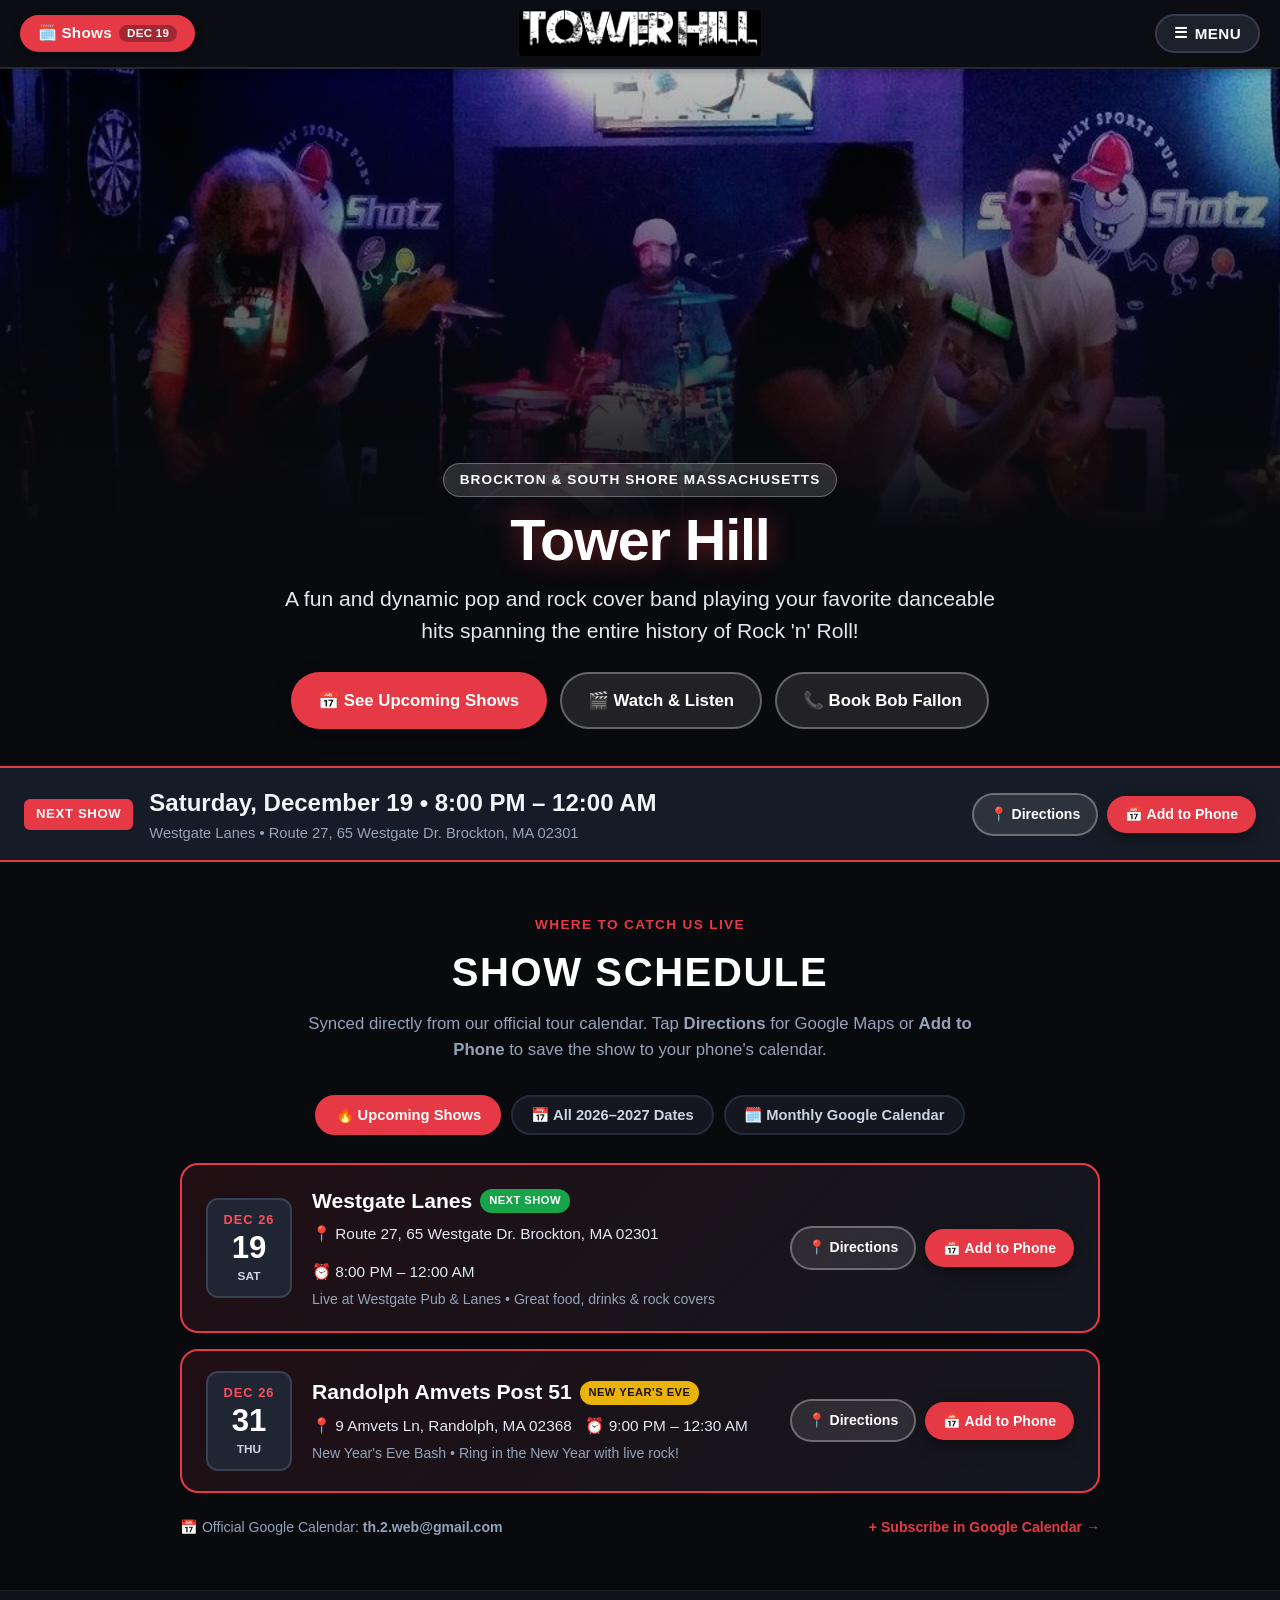
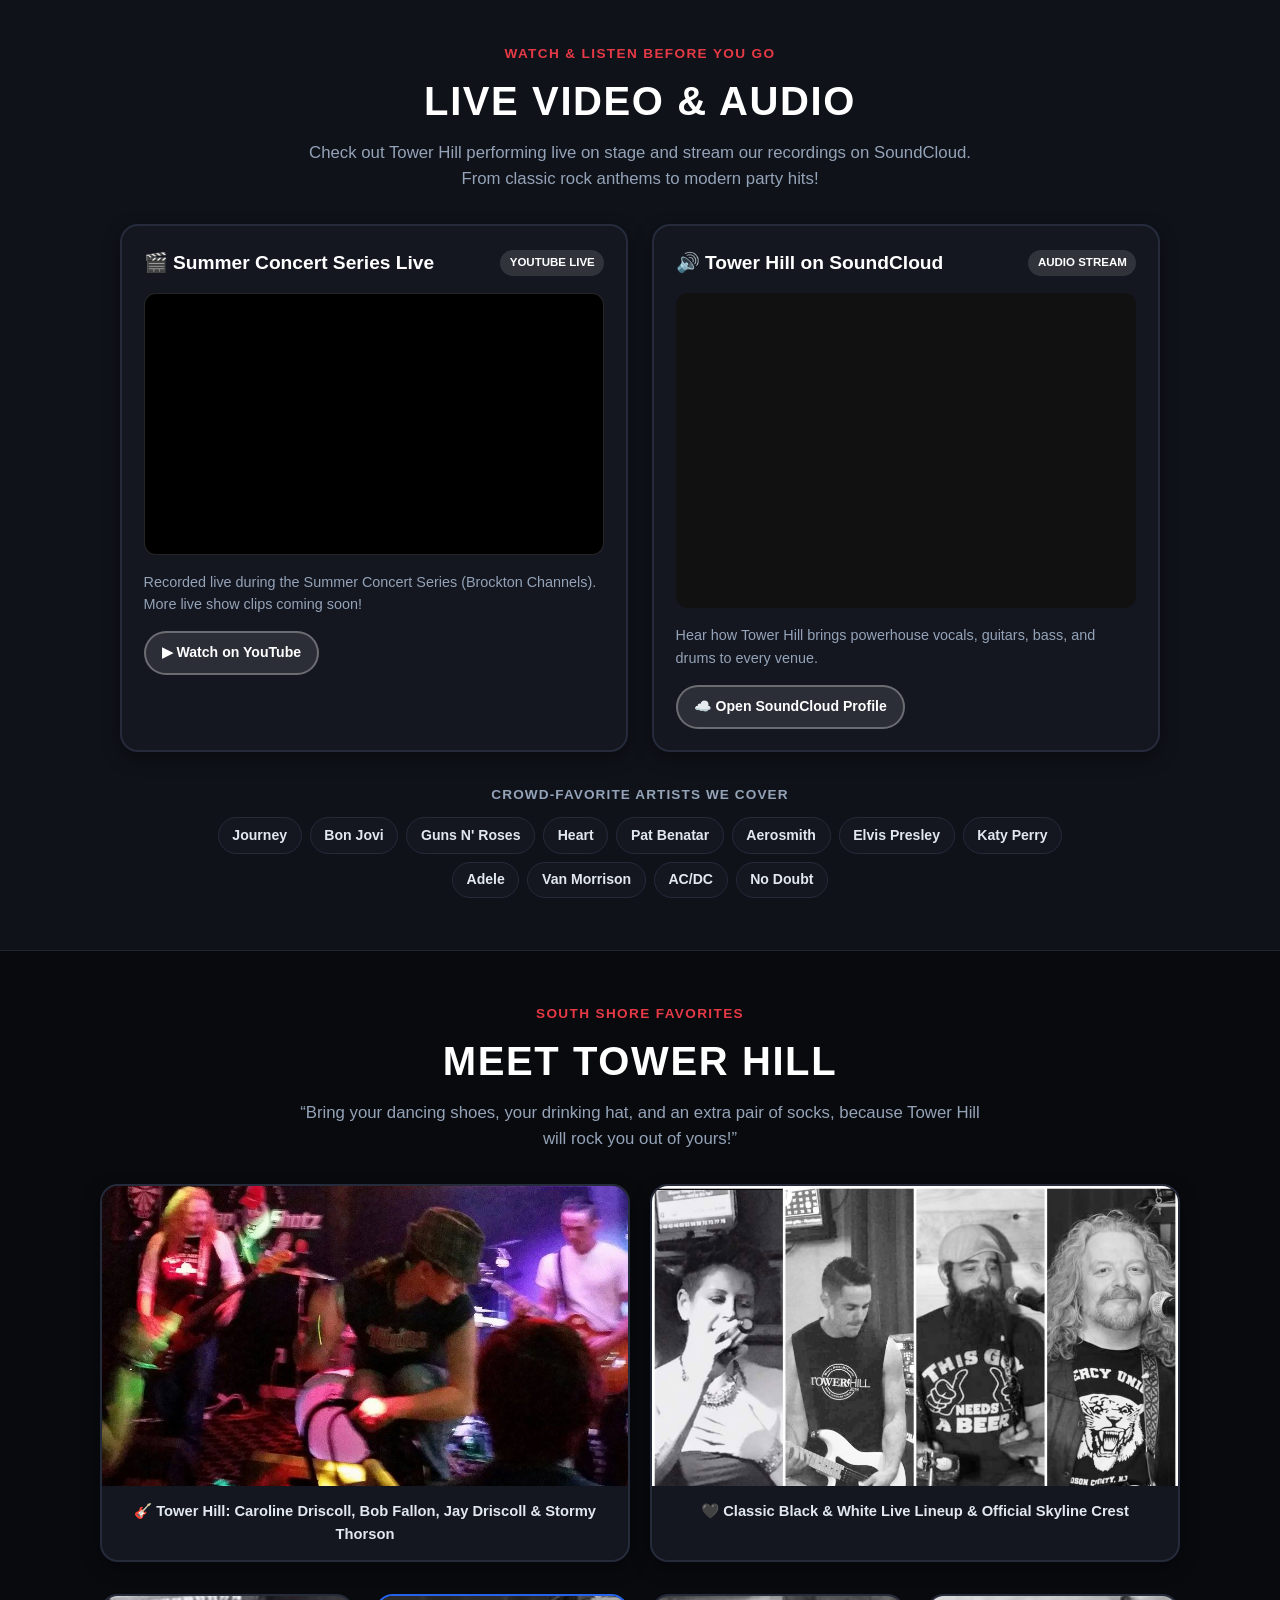
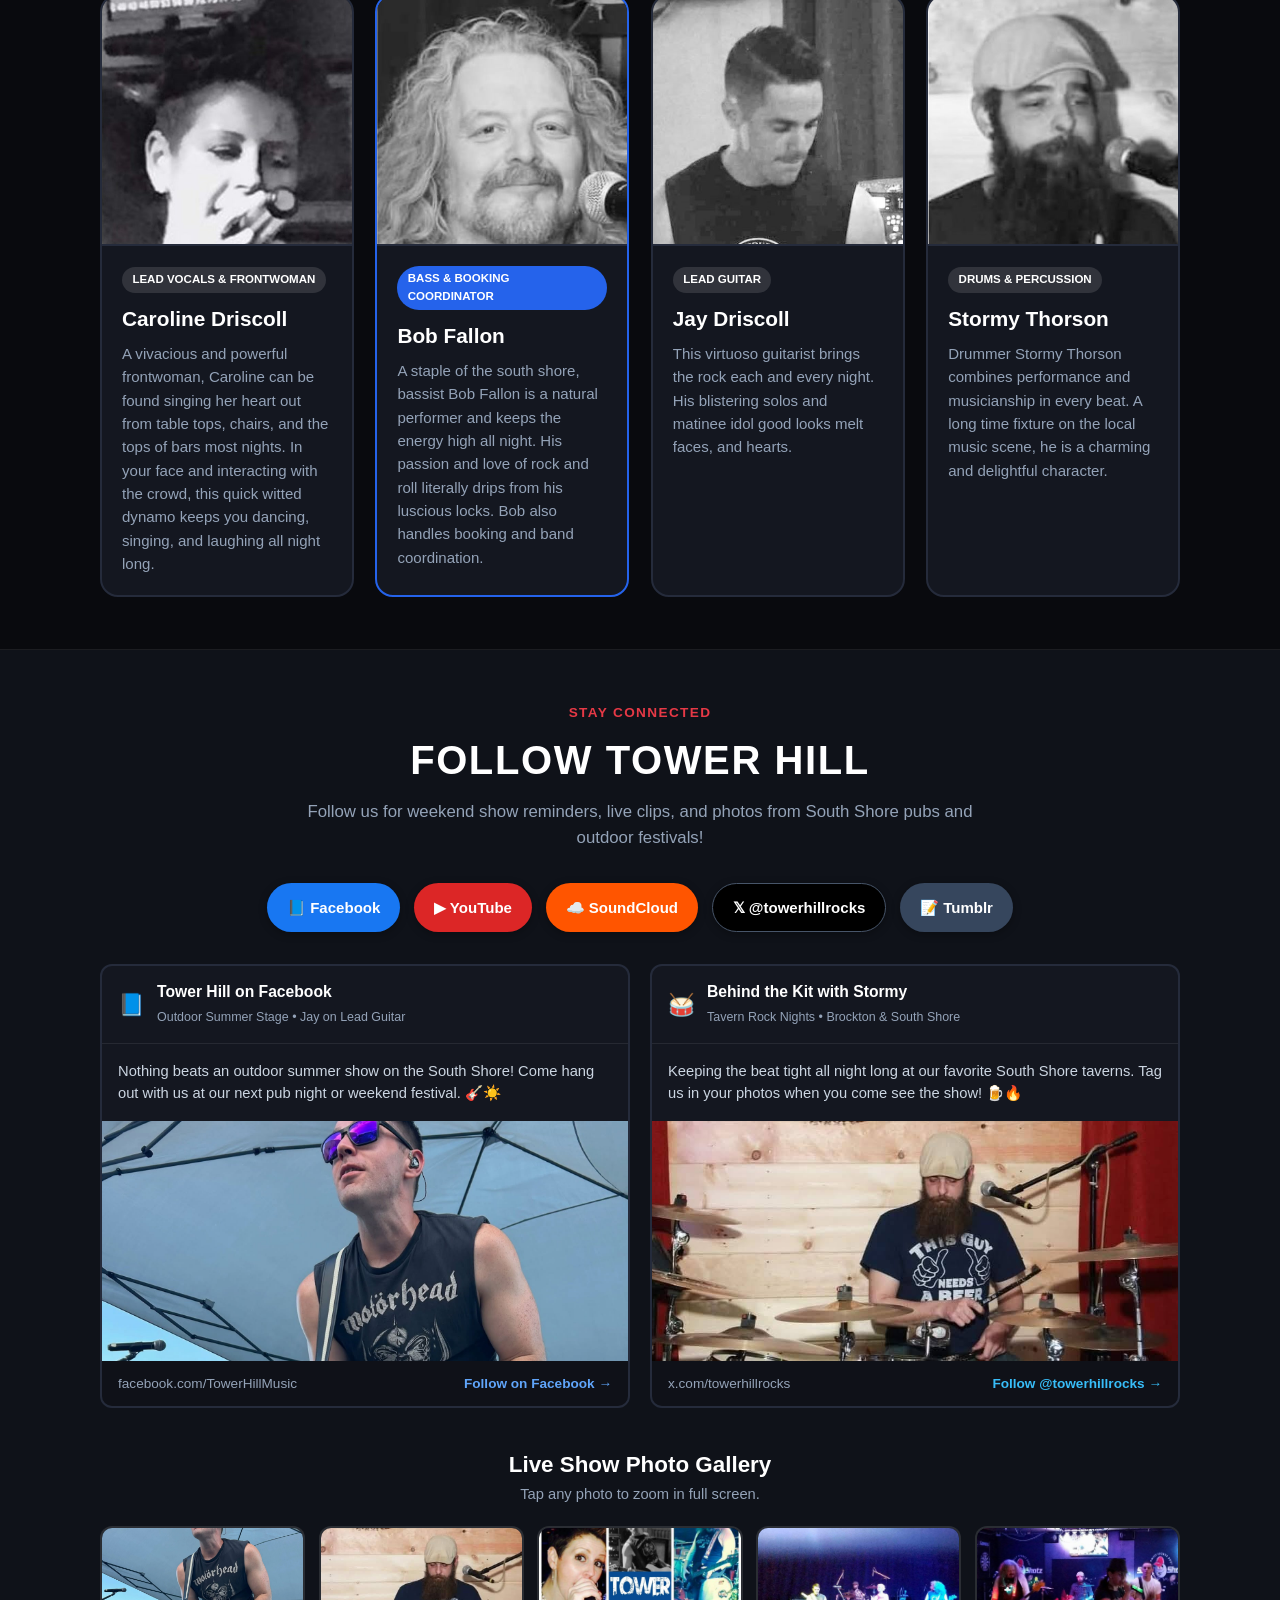
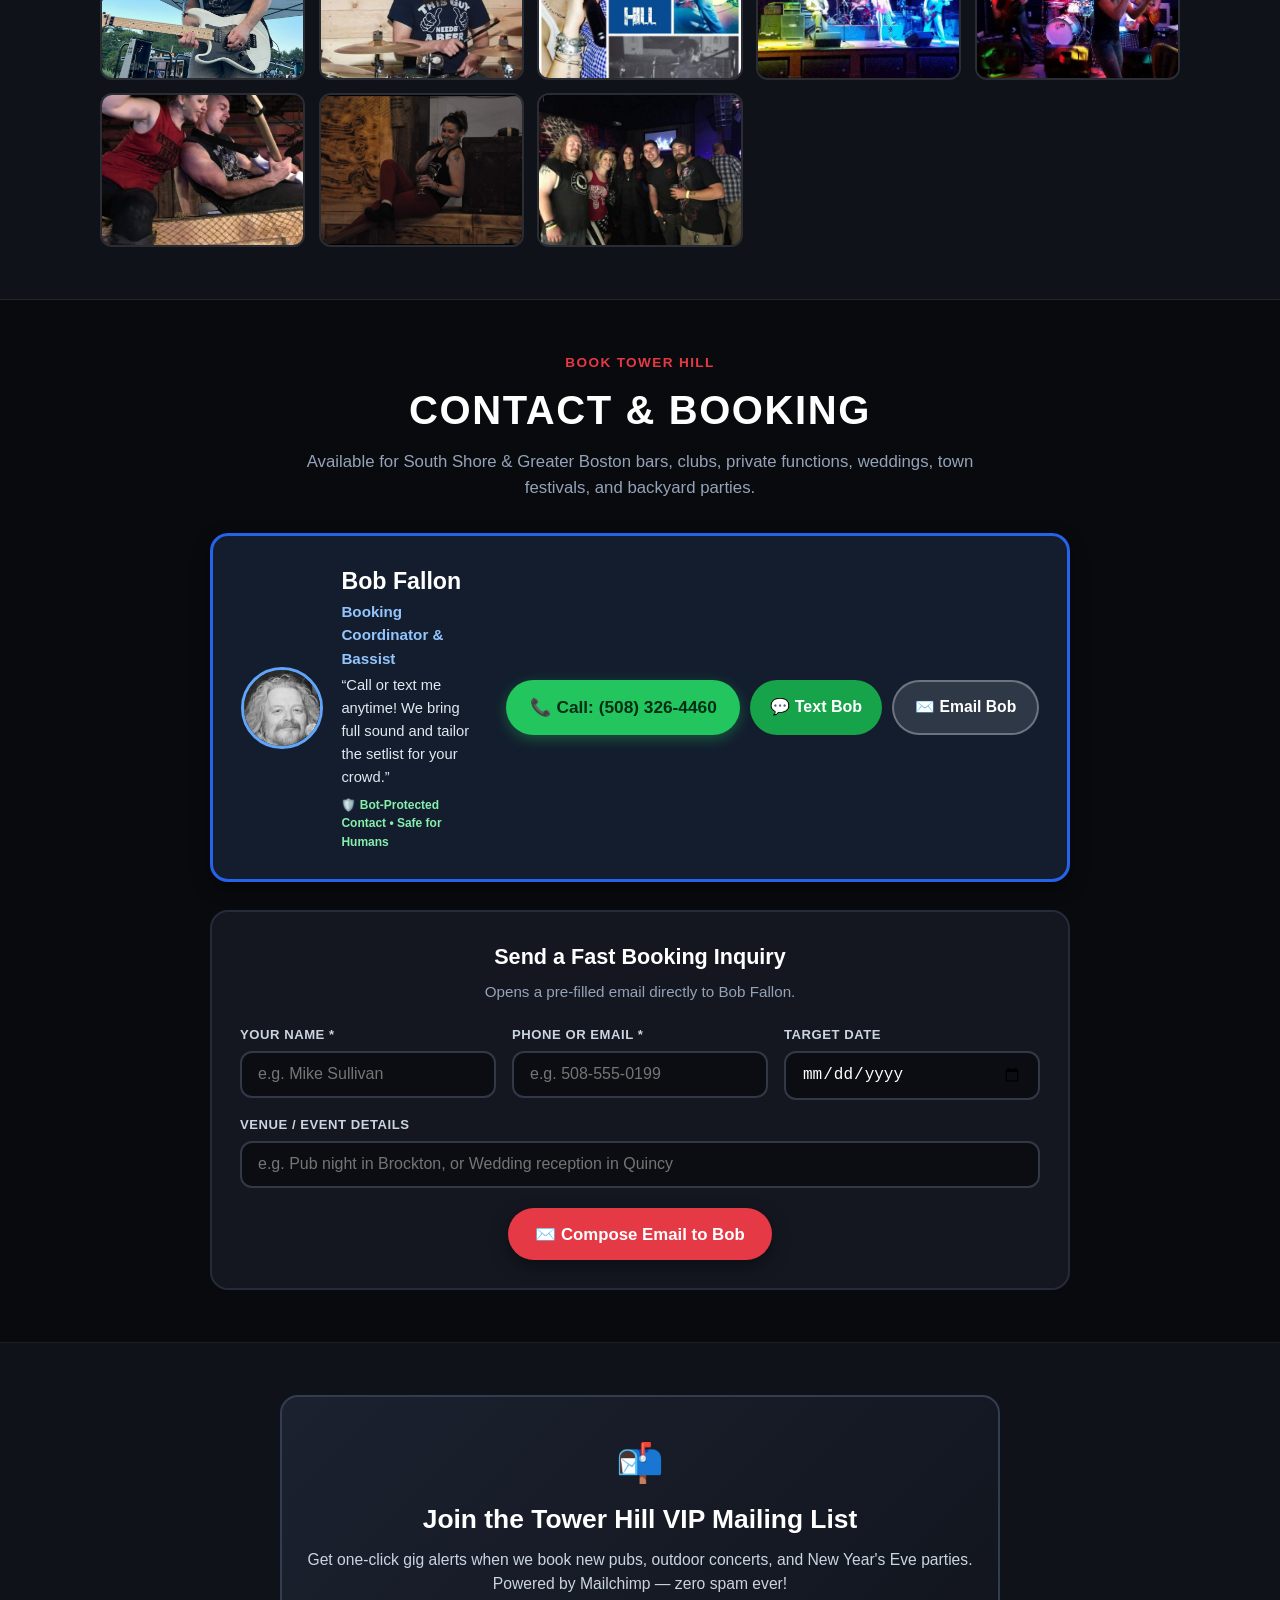
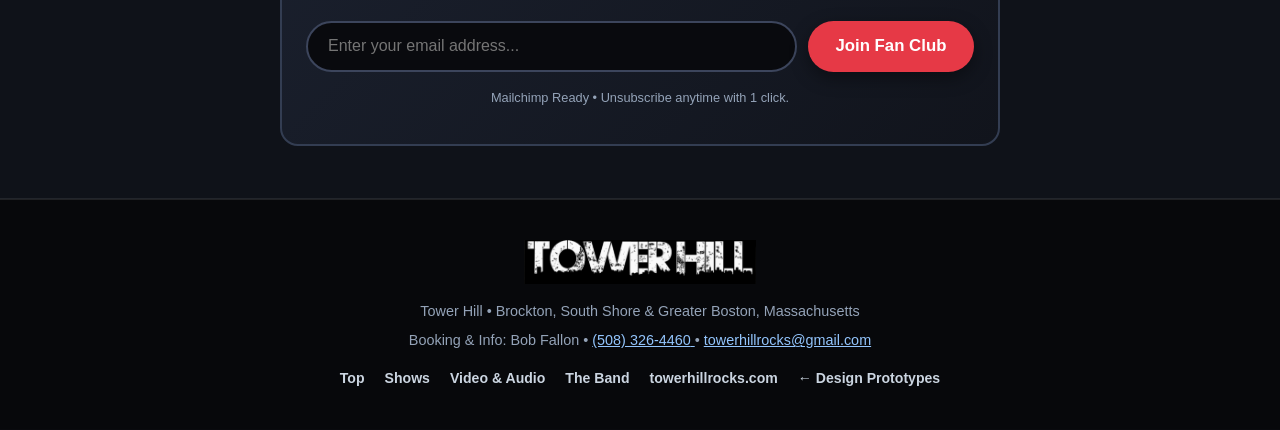
==== commit c5a844fe: "Center portrait headshots, extend mobile menu full height, and remove sticky bottom bar" ====
--- a/demov1/index.html
+++ b/demov1/index.html
@@ -631,26 +631,6 @@
     </div>
   </footer>
 
-  <!-- ======================================================================
-       MOBILE STICKY BOTTOM ACTION BAR (iPhone / Pixel / Samsung)
-       ====================================================================== -->
-  <div class="mobile-sticky-bottom-bar" id="mobileStickyBar">
-    <div class="bottom-actions-row">
-      <a href="#contact" data-cf-tel="5a6f6a6269686c6e6e6c6a" class="bottom-action-btn bottom-call-btn">
-        <span>📞 Call</span>
-      </a>
-      <a href="#contact" data-cf-sms="5a6f6a6269686c6e6e6c6a" class="bottom-action-btn bottom-sms-btn">
-        <span>💬 Text</span>
-      </a>
-      <a href="#shows" class="bottom-action-btn bottom-shows-btn">
-        <span>📅 Shows</span>
-      </a>
-      <a href="#music" class="bottom-action-btn bottom-listen-btn">
-        <span>🎵 Listen</span>
-      </a>
-    </div>
-  </div>
-
   <!-- Fullscreen Gallery Lightbox -->
   <div id="galleryLightbox" class="gallery-lightbox-backdrop" role="dialog" aria-modal="true" aria-label="Enlarged Photo">
     <div class="gallery-lightbox-content">
--- a/demov1/styles/main.css
+++ b/demov1/styles/main.css
@@ -74,7 +74,7 @@
 .band-nav-bar {
   position: sticky;
   top: 0;
-  z-index: 900;
+  z-index: 1200;
   display: grid;
   grid-template-columns: 1fr auto 1fr;
   align-items: center;
@@ -184,21 +184,21 @@
    SLIDE-DOWN / OVERLAY MENU (100% Solid Opaque, Tech-Illiterate Friendly)
    ========================================================================== */
 .dropdown-menu-overlay {
-  position: absolute;
-  top: 100%;
+  position: fixed;
+  top: var(--nav-height, 64px);
   left: 0;
   right: 0;
+  bottom: 0;
   background-color: var(--dropdown-bg, #11141c) !important;
   background-image: none !important;
   backdrop-filter: none !important;
   -webkit-backdrop-filter: none !important;
   border-top: 1px solid rgba(255, 255, 255, 0.12);
-  border-bottom: 4px solid var(--accent-color, #e63946);
   box-shadow: 0 24px 50px rgba(0, 0, 0, 0.95);
-  z-index: 9999;
-  padding: 1.25rem 1.5rem 2rem 1.5rem;
-  max-height: calc(100vh - 64px);
+  z-index: 1190;
+  padding: 1.25rem 1.5rem calc(2.5rem + env(safe-area-inset-bottom, 0px)) 1.5rem;
   overflow-y: auto;
+  -webkit-overflow-scrolling: touch;
   display: none;
 }
 
@@ -994,7 +994,7 @@
 
 .member-portrait-wrap {
   width: 100%;
-  height: 250px;
+  aspect-ratio: 1 / 1;
   overflow: hidden;
   background: #0d1017;
   border-bottom: 2px solid var(--card-border, #252b3b);
@@ -1004,7 +1004,7 @@
   width: 100%;
   height: 100%;
   object-fit: cover;
-  object-position: center top;
+  object-position: center center;
   display: block;
 }
 
@@ -1250,7 +1250,7 @@
   height: 82px;
   border-radius: 50%;
   object-fit: cover;
-  object-position: center top;
+  object-position: center center;
   border: 3px solid #60a5fa;
   flex-shrink: 0;
 }
@@ -1472,12 +1472,12 @@
 }
 
 /* ==========================================================================
-   FOOTER & MOBILE STICKY BOTTOM BAR
+   FOOTER
    ========================================================================== */
 .band-site-footer {
   background: #07080b;
   border-top: 1px solid rgba(255, 255, 255, 0.1);
-  padding: 2.5rem 1.25rem 5.5rem 1.25rem;
+  padding: 2.5rem 1.25rem;
   text-align: center;
 }
 
@@ -1513,56 +1513,34 @@
   text-decoration: underline;
 }
 
-/* Sticky Mobile Action Bar */
-.mobile-sticky-bottom-bar {
-  display: none;
-  position: fixed;
-  bottom: 0;
-  left: 0;
-  right: 0;
-  background: #0f1218;
-  border-top: 2px solid #282f40;
-  padding: 0.55rem 0.75rem;
-  z-index: 850;
-  box-shadow: 0 -4px 18px rgba(0, 0, 0, 0.75);
-}
-
-.bottom-actions-row {
-  display: flex;
-  align-items: center;
-  justify-content: space-between;
-  gap: 0.45rem;
-}
-
-.bottom-action-btn {
-  flex: 1;
-  text-align: center;
-  padding: 0.55rem 0.4rem;
-  border-radius: var(--radius-pill);
-  font-size: 0.84rem;
-  font-weight: 800;
-  text-decoration: none;
-  color: #ffffff;
-  display: inline-flex;
-  align-items: center;
-  justify-content: center;
-  gap: 0.25rem;
-  white-space: nowrap;
-}
-
-.bottom-call-btn { background: #22c55e; color: #052e16; }
-.bottom-sms-btn { background: #16a34a; color: #ffffff; }
-.bottom-shows-btn { background: var(--accent-color, #e63946); color: var(--accent-contrast, #ffffff); }
-.bottom-listen-btn { background: #2563eb; color: #ffffff; }
-
 @media (max-width: 768px) {
-  .mobile-sticky-bottom-bar {
-    display: block;
-  }
   .band-nav-bar {
     padding: 0.45rem 0.65rem;
     gap: 0.4rem;
   }
+  .dropdown-menu-overlay {
+    padding: 1rem 1rem calc(3rem + env(safe-area-inset-bottom, 0px)) 1rem;
+  }
+  .member-card {
+    padding-top: 1.35rem;
+  }
+  .member-portrait-wrap {
+    width: 220px;
+    height: 220px;
+    margin: 0 auto;
+    border-radius: var(--radius-lg);
+    border: 2px solid var(--card-border, #252b3b);
+    box-shadow: var(--shadow-sm);
+  }
+  .member-card.bob-highlight .member-portrait-wrap {
+    border-color: var(--bob-card-border, #2563eb);
+  }
+  .member-body {
+    text-align: center;
+  }
+  .member-bio {
+    text-align: left;
+  }
   .nav-schedule-btn {
     padding: 0.42rem 0.7rem;
     font-size: 0.8rem;
@@ -1599,9 +1577,3 @@
   }
 }
 
-@media (min-width: 769px) {
-  .band-site-footer {
-    padding-bottom: 2.5rem;
-  }
-}
-
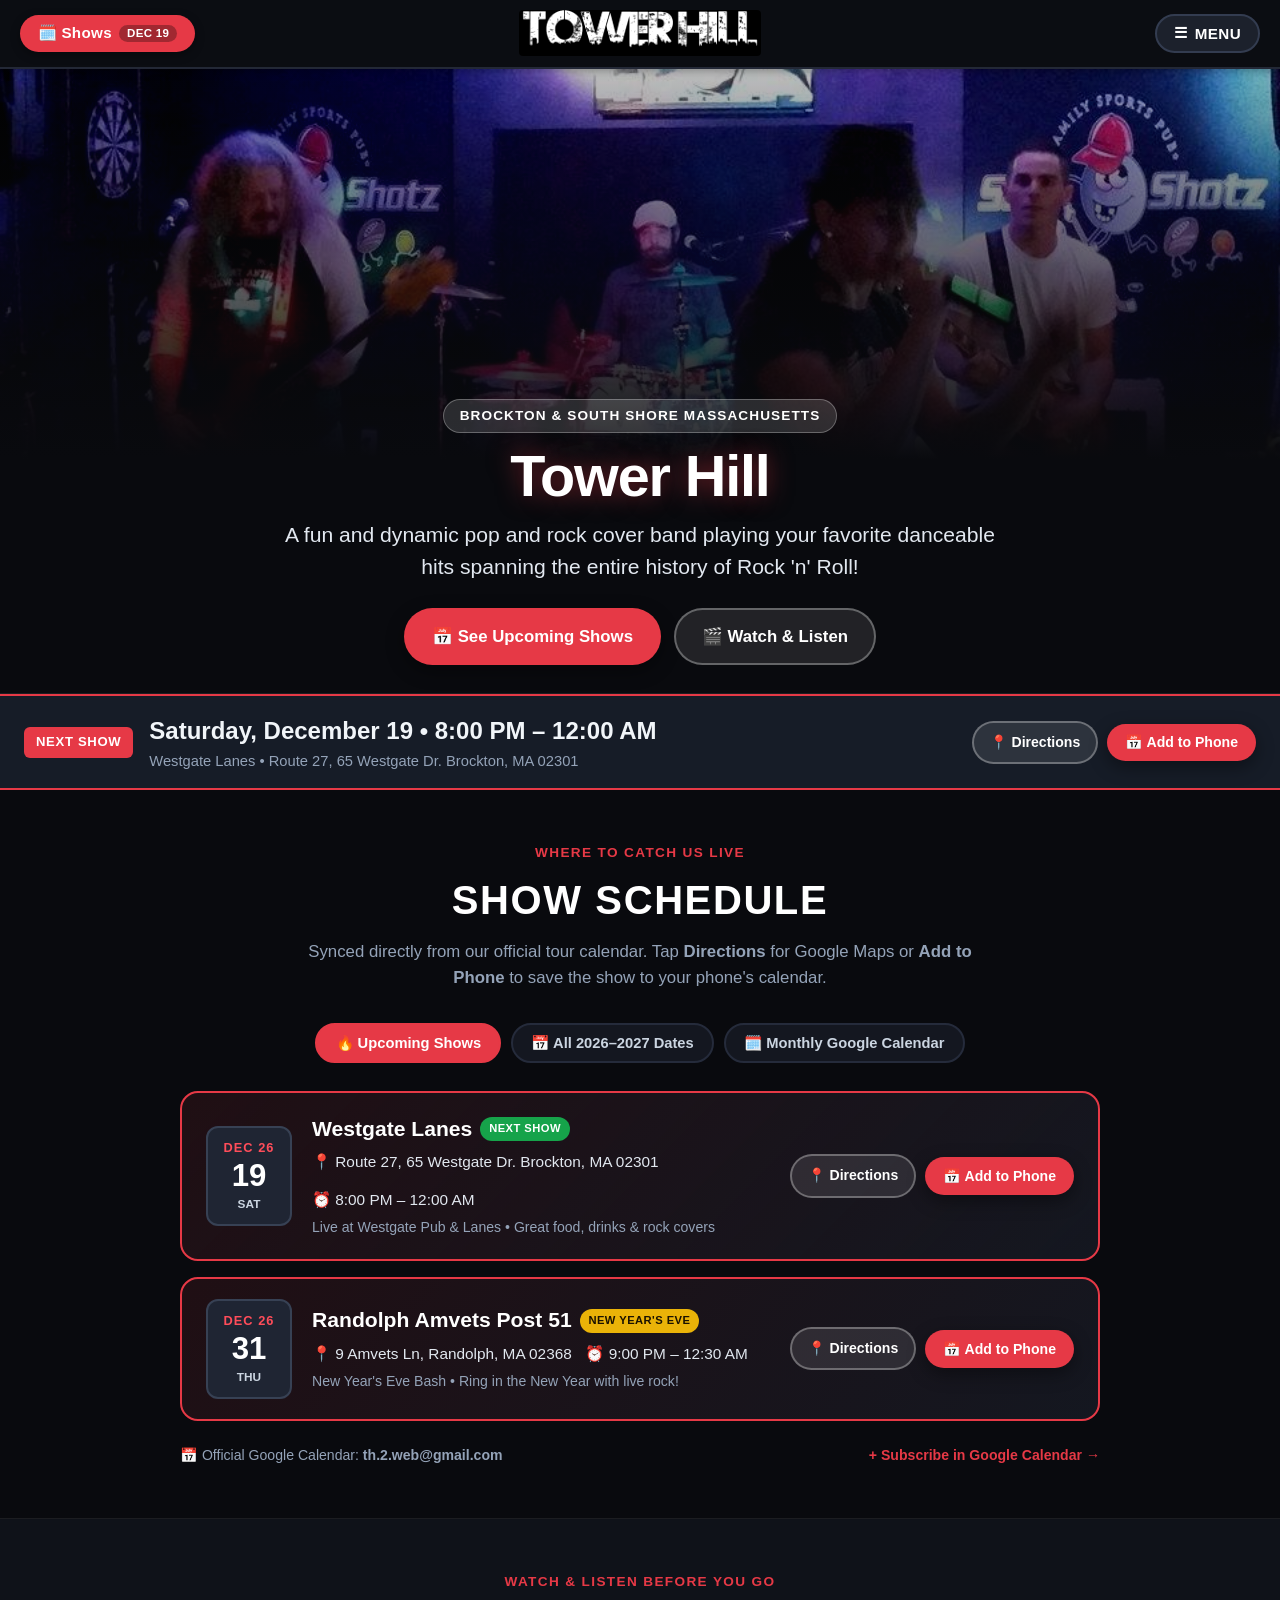
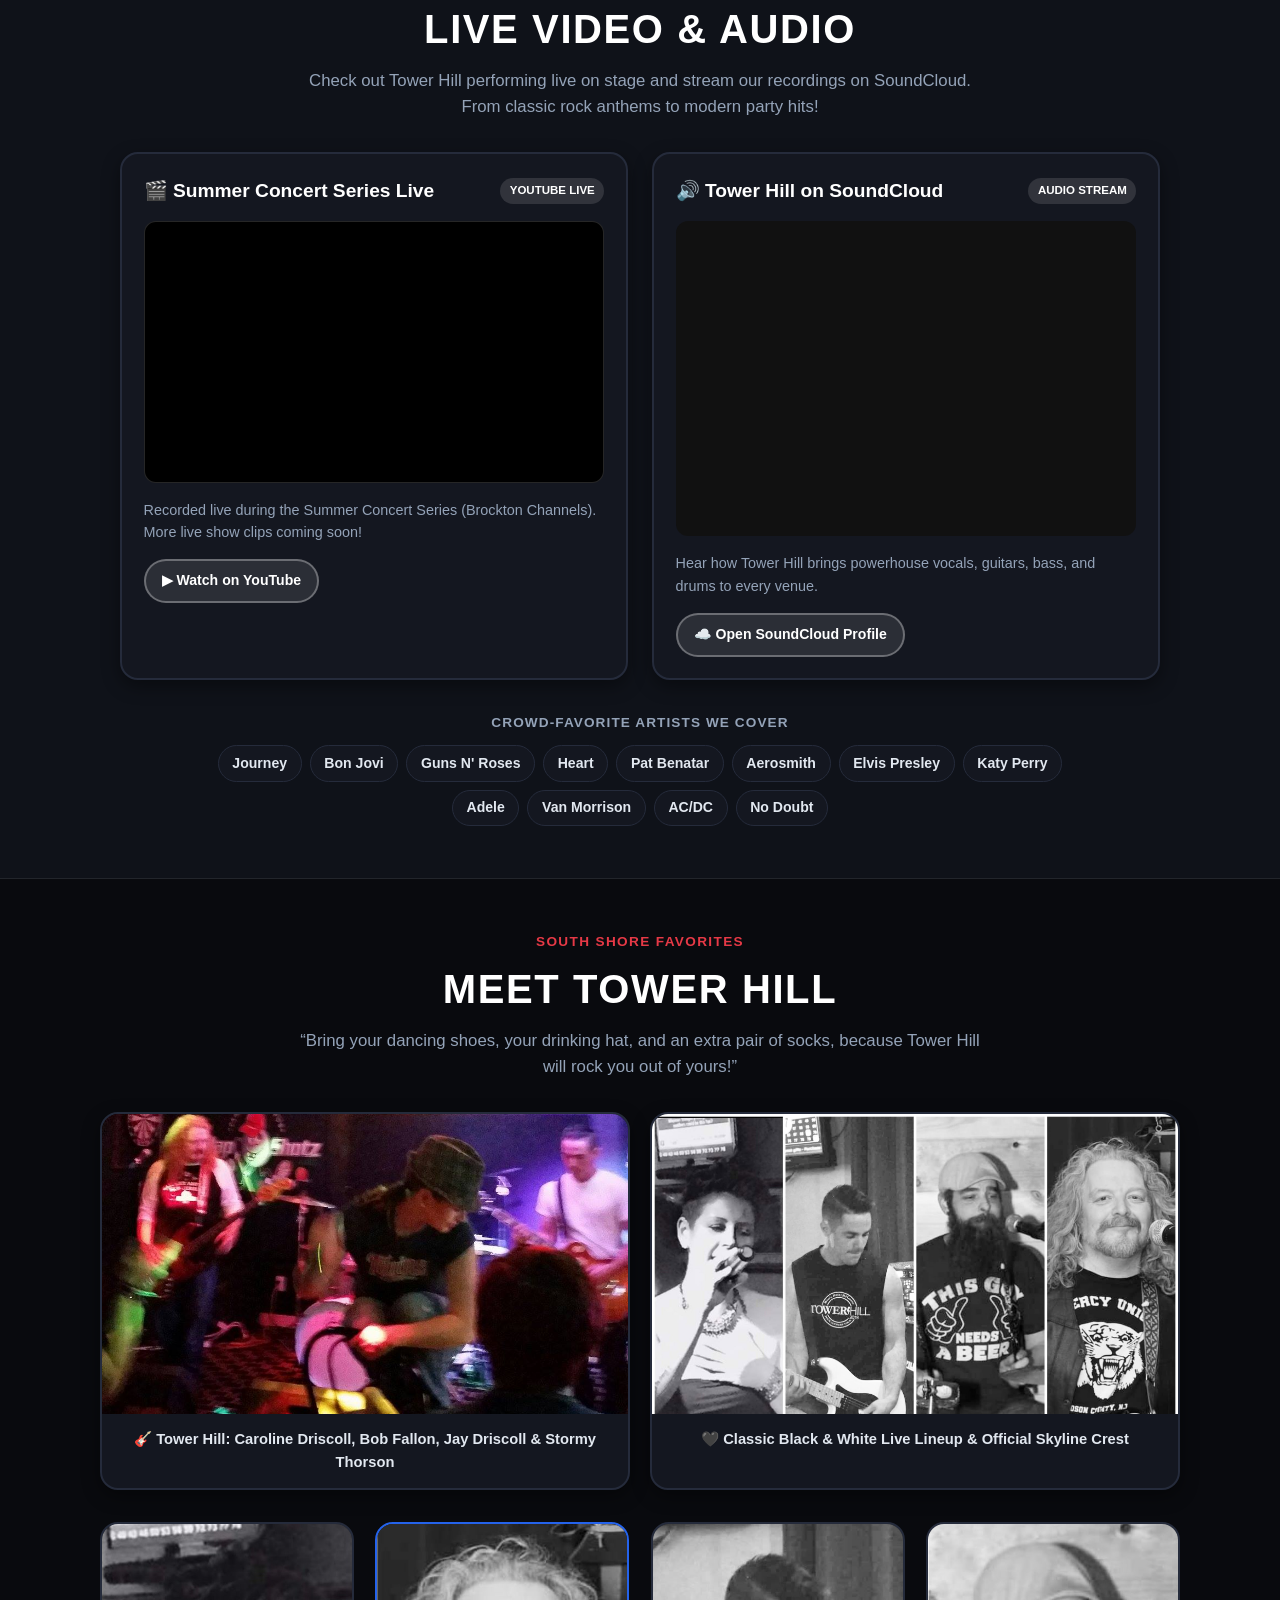
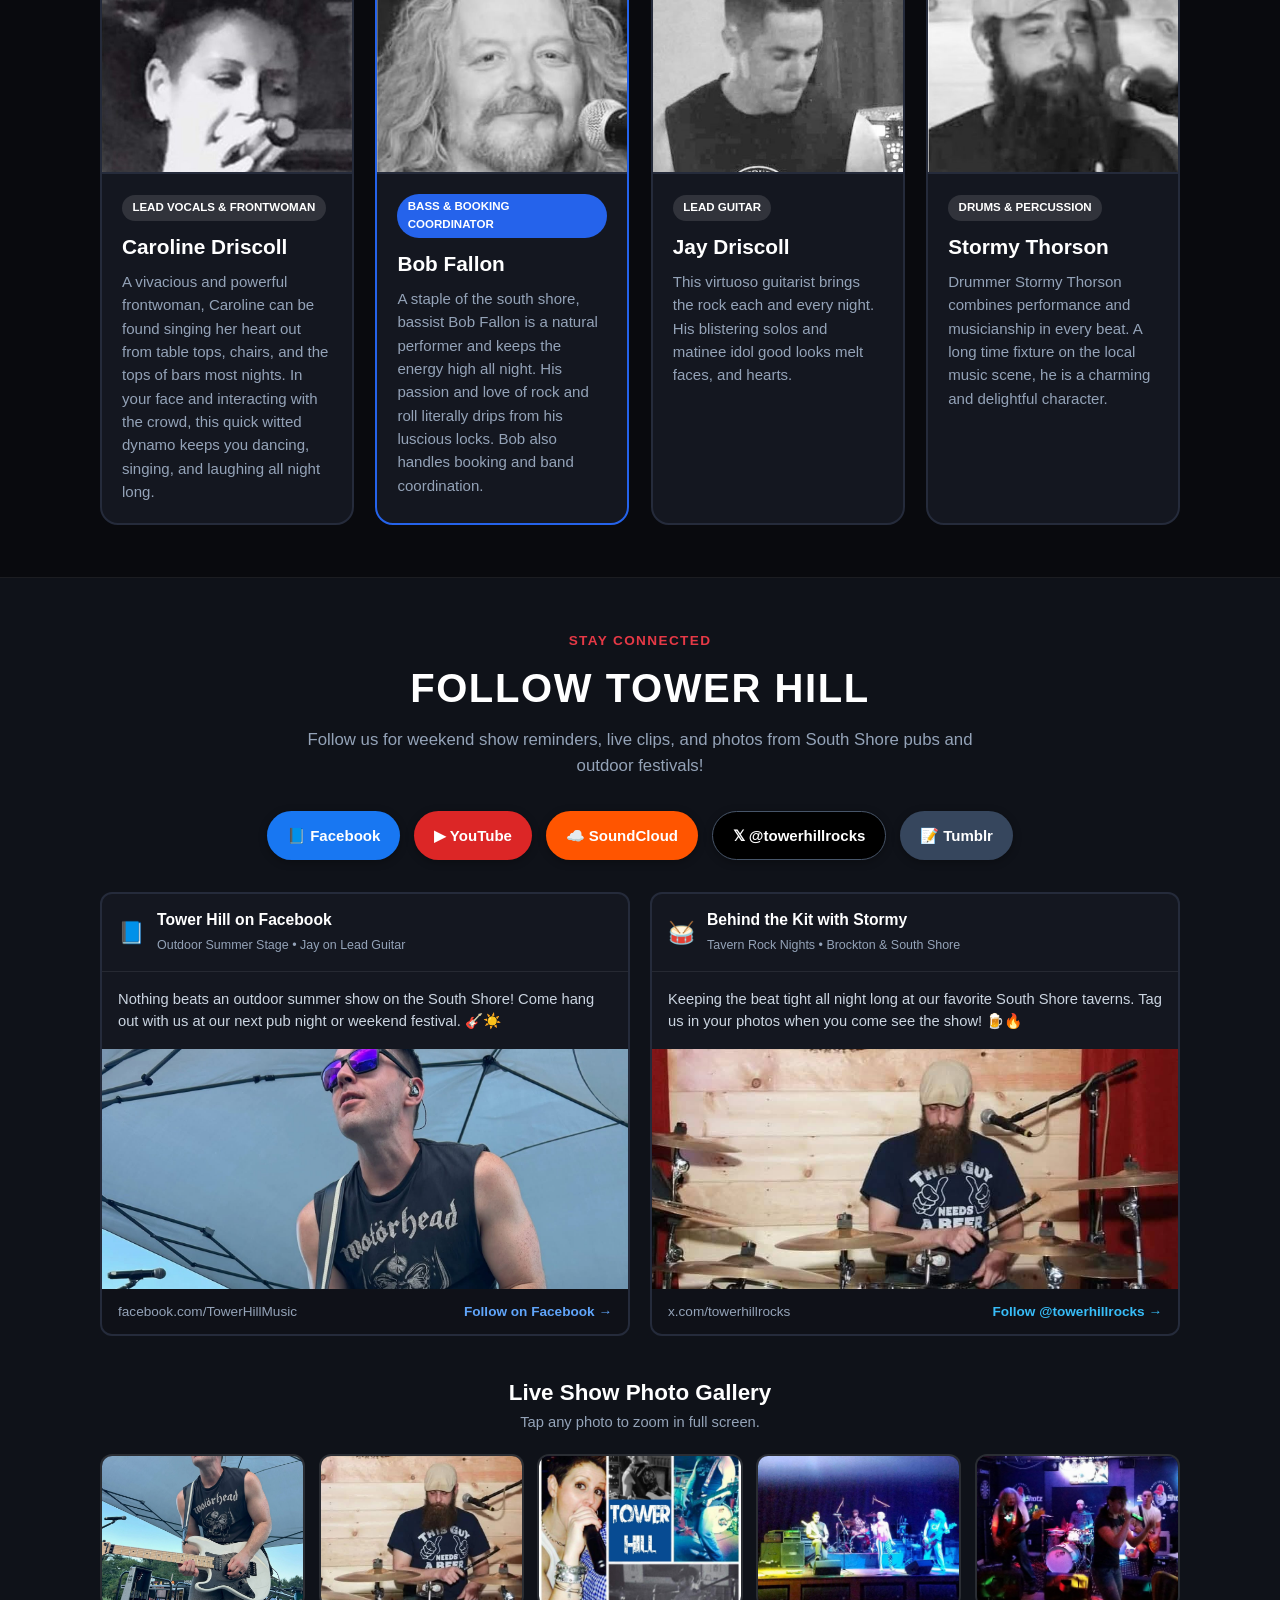
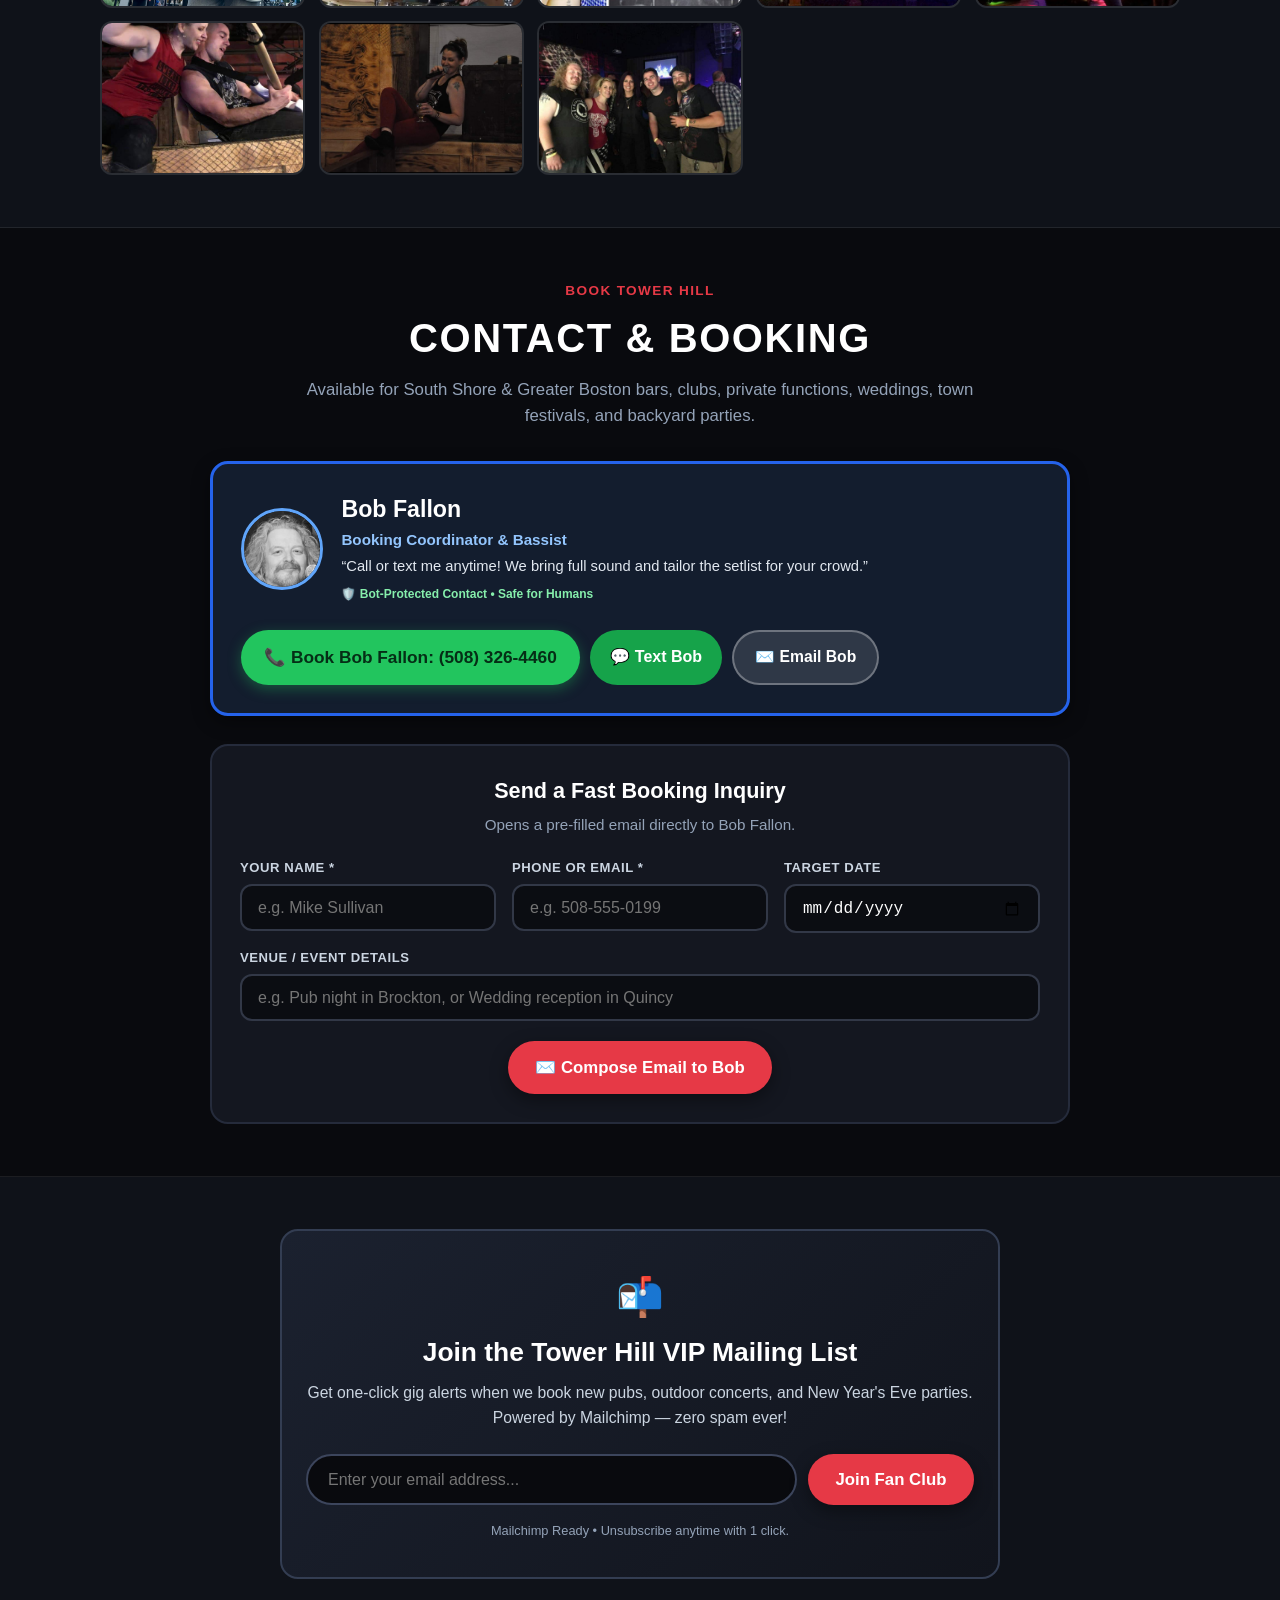
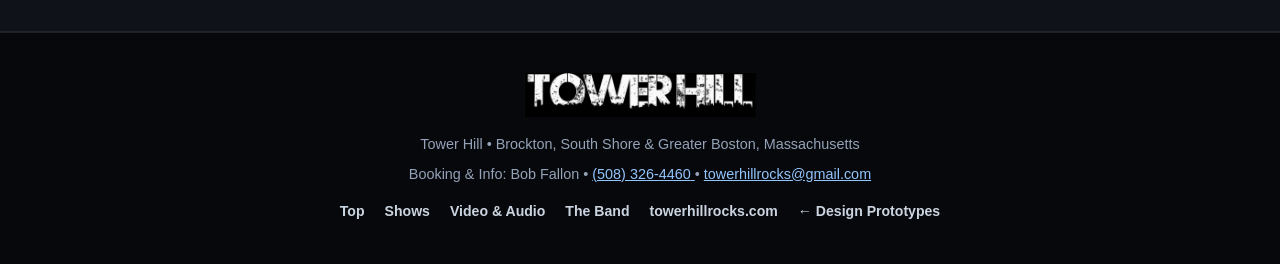
==== commit 303dbd28: "Highlight active menu section, surface Next Show above fold, and keep Book Bob in Contact" ====
--- a/demov1/index.html
+++ b/demov1/index.html
@@ -158,9 +158,6 @@
           </a>
           <a href="#music" class="btn-secondary">
             <span>🎬 Watch &amp; Listen</span>
-          </a>
-          <a href="#contact" class="btn-secondary">
-            <span>📞 Book Bob Fallon</span>
           </a>
         </div>
       </div>
@@ -515,7 +512,7 @@
 
             <div class="bob-direct-actions">
               <a href="#contact" data-cf-tel="5a6f6a6269686c6e6e6c6a" class="btn-bob-call">
-                <span>📞 Call: <span data-cf-phone="5a726f6a62737a69686c776e6e6c6a">Enable JS</span></span>
+                <span>📞 Book Bob Fallon: <span data-cf-phone="5a726f6a62737a69686c776e6e6c6a">Enable JS</span></span>
               </a>
               <a href="#contact" data-cf-sms="5a6f6a6269686c6e6e6c6a" class="btn-bob-sms">
                 <span>💬 Text Bob</span>
--- a/demov1/styles/main.css
+++ b/demov1/styles/main.css
@@ -315,6 +315,22 @@
   transform: translateY(-2px);
 }
 
+.overlay-link-card.is-active {
+  border-color: var(--accent-color, #e63946);
+  background-color: #1d2436;
+  box-shadow: 0 0 0 1px var(--accent-color, #e63946), 0 8px 20px rgba(0, 0, 0, 0.45);
+}
+
+.overlay-link-card.is-active .overlay-link-text h3::after {
+  content: " • Current";
+  font-size: 0.75rem;
+  font-weight: 800;
+  color: var(--accent-color, #e63946);
+  text-transform: uppercase;
+  letter-spacing: 0.04em;
+  margin-left: 0.35rem;
+}
+
 .overlay-link-icon {
   font-size: 1.65rem;
   width: 44px;
@@ -417,14 +433,14 @@
 
 .hero-image-wrap {
   width: 100%;
-  max-height: 480px;
+  max-height: 400px;
   position: relative;
   overflow: hidden;
 }
 
 .hero-banner-img {
   width: 100%;
-  height: 460px;
+  height: 390px;
   object-fit: cover;
   object-position: center 25%;
   display: block;
@@ -439,10 +455,10 @@
 
 .hero-content {
   position: relative;
-  padding: 1.5rem 1.25rem 2.25rem 1.25rem;
+  padding: 1.25rem 1.25rem 1.75rem 1.25rem;
   text-align: center;
   max-width: 900px;
-  margin: -90px auto 0 auto;
+  margin: -80px auto 0 auto;
   z-index: 2;
 }
 
@@ -593,6 +609,11 @@
 /* ==========================================================================
    GENERAL SECTIONS
    ========================================================================== */
+.content-section,
+.hero-section {
+  scroll-margin-top: 64px;
+}
+
 .content-section {
   padding: 3.25rem 1.25rem;
   border-bottom: 1px solid rgba(255, 255, 255, 0.08);
@@ -1556,10 +1577,38 @@
     font-size: 0.8rem;
   }
   .hero-banner-img {
-    height: 300px;
+    height: 195px;
   }
   .hero-content {
-    margin-top: -45px;
+    margin-top: -40px;
+    padding: 0.65rem 1rem 1rem 1rem;
+  }
+  .hero-tag {
+    font-size: 0.72rem;
+    letter-spacing: 0.05em;
+    padding: 0.25rem 0.75rem;
+    margin-bottom: 0.45rem;
+  }
+  .hero-subtitle {
+    margin-bottom: 0.9rem;
+    font-size: 0.98rem;
+  }
+  .next-gig-ribbon {
+    padding: 0.9rem 1rem;
+    gap: 0.75rem;
+  }
+  .ribbon-info {
+    flex-direction: column;
+    align-items: flex-start;
+    gap: 0.4rem;
+  }
+  .ribbon-details h4,
+  .ribbon-details h2 {
+    font-size: 1.05rem;
+    line-height: 1.3;
+  }
+  .ribbon-details p {
+    font-size: 0.85rem;
   }
   .event-card {
     flex-direction: column;
